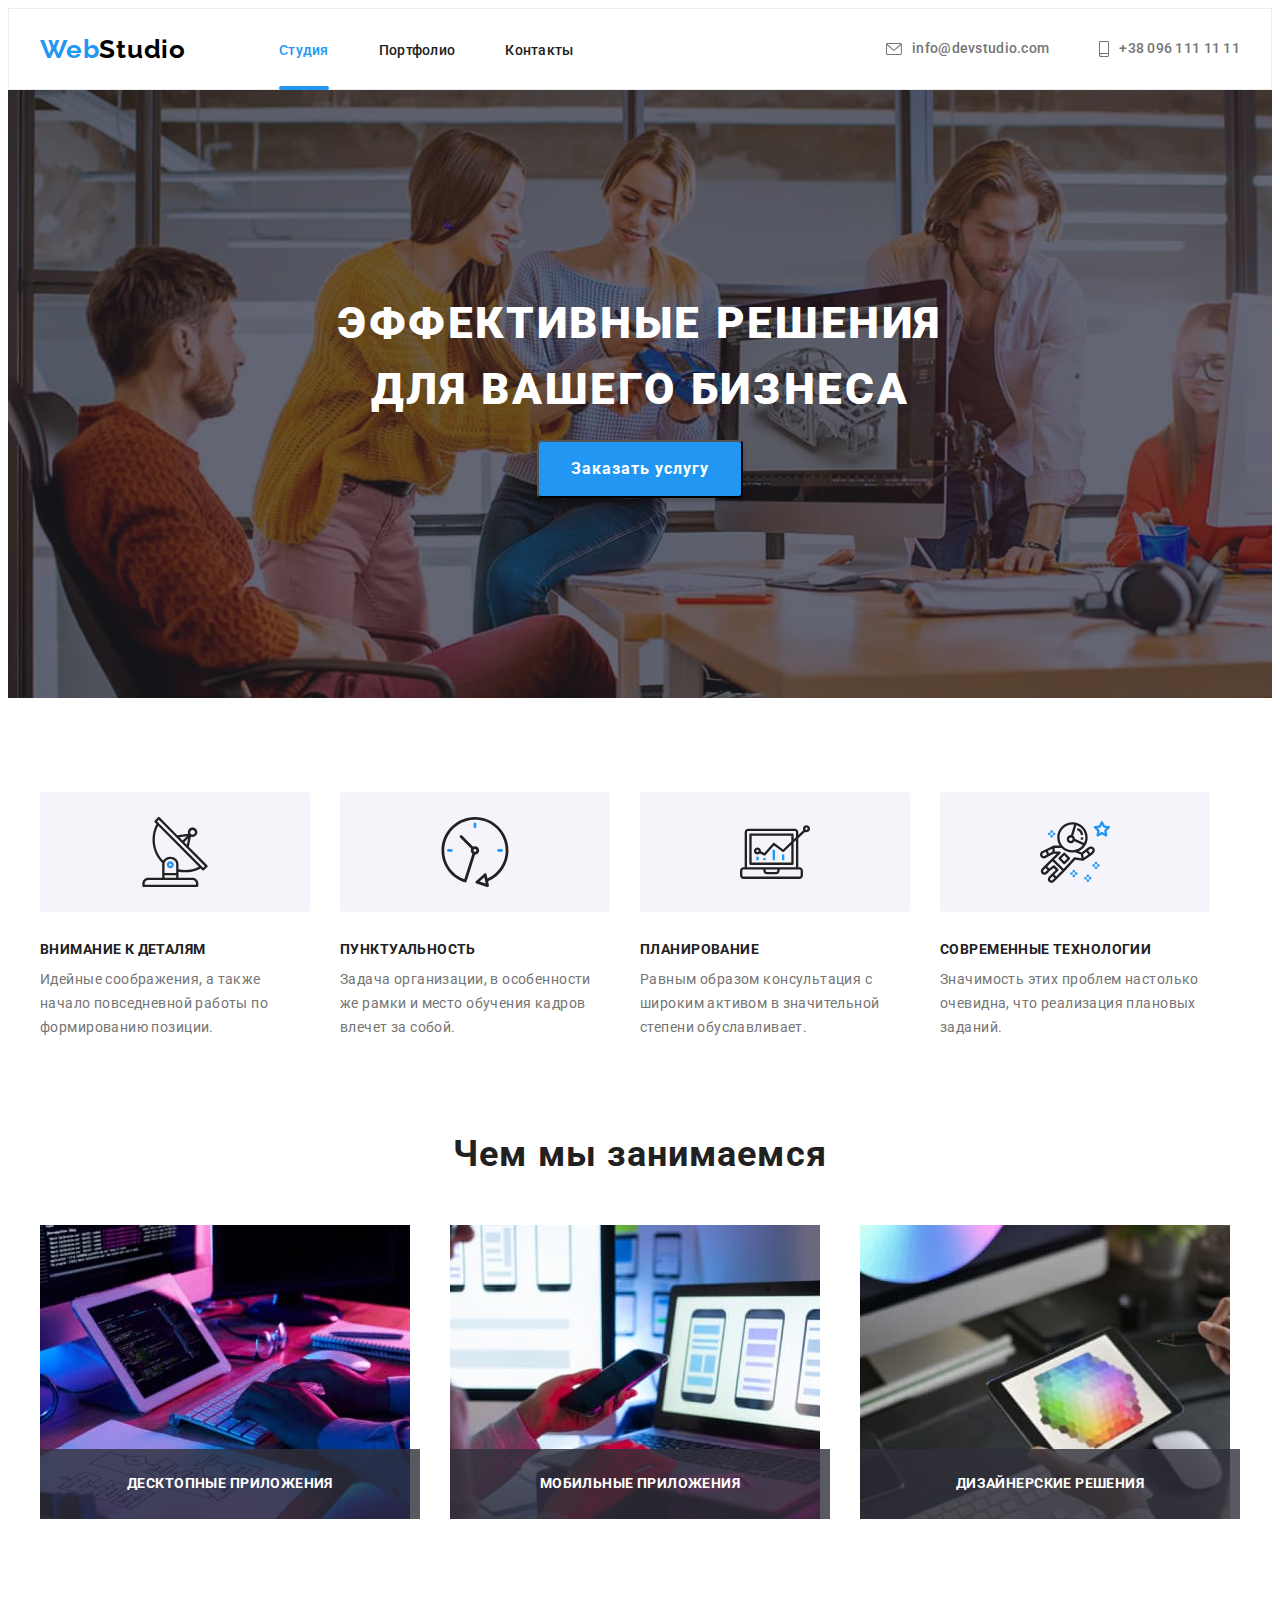
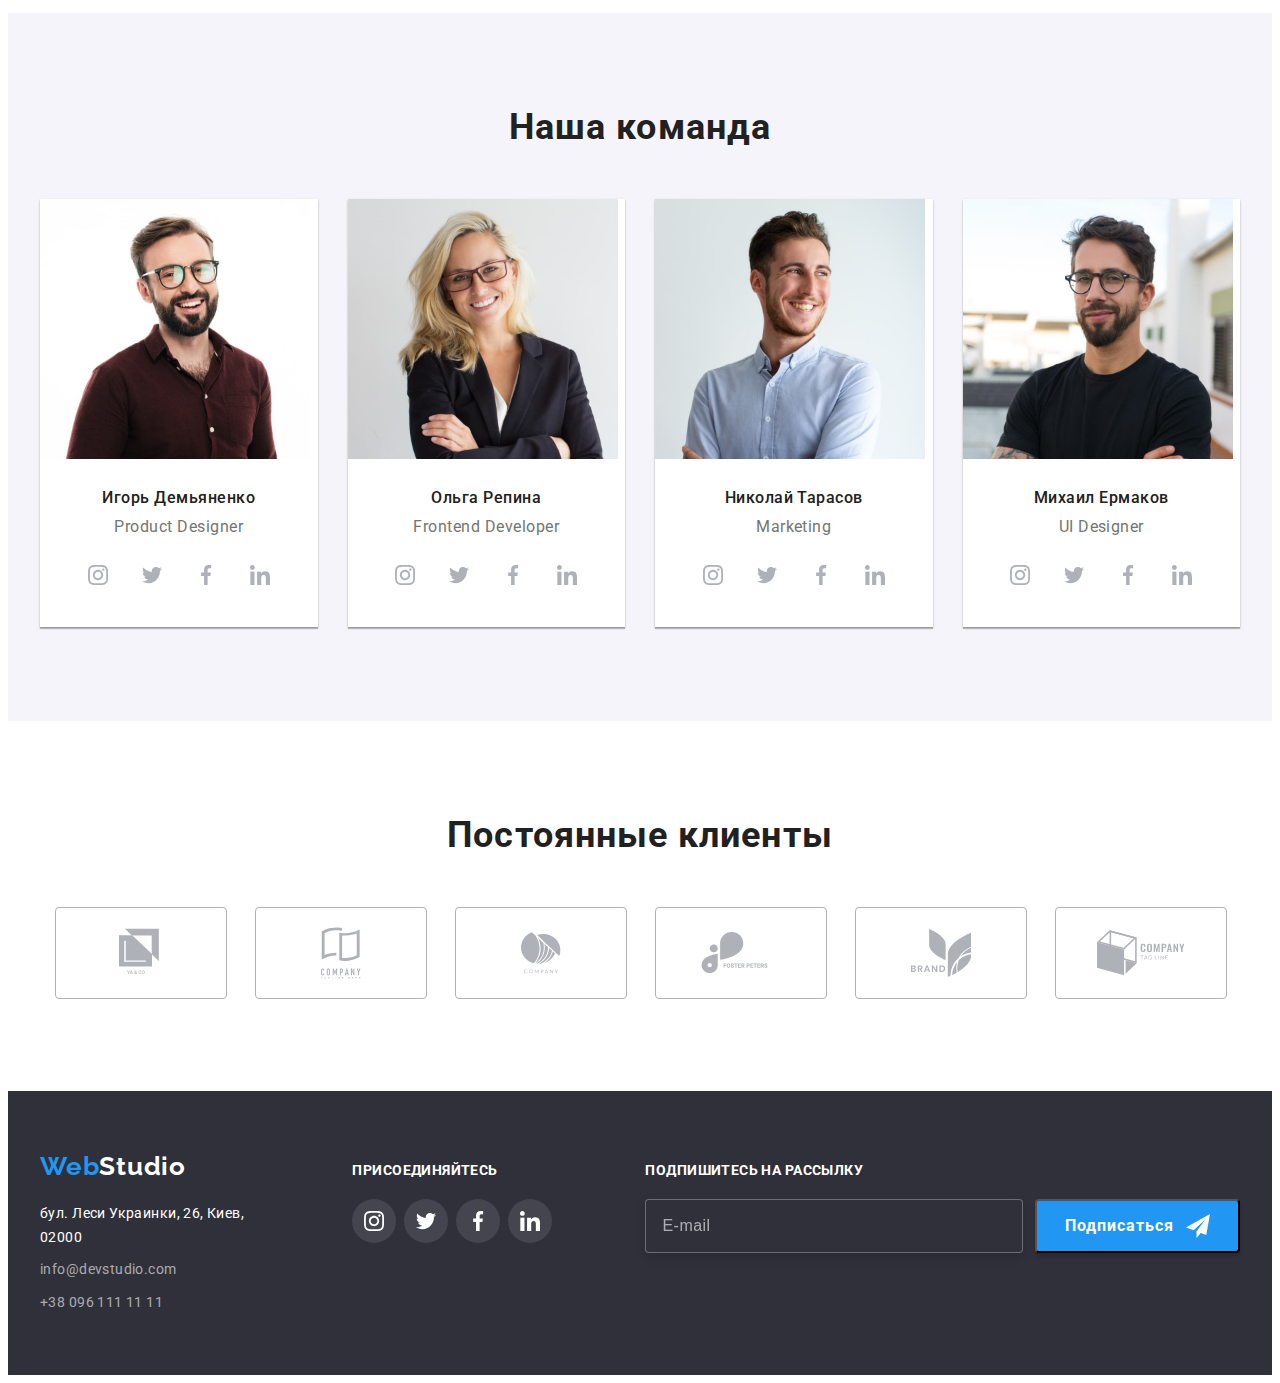
==== index.html @ b23b130c "start" ====
<!DOCTYPE html>
<html lang="ru">
<head>
    <meta charset="UTF-8">
    <meta http-equiv="X-UA-Compatible" content="IE=edge">
    <meta name="viewport" content="width=device-width, initial-scale=1.0">
    <title>WebStudio</title>
    <link rel="preconnect" href="https://fonts.gstatic.com">
    <link href="https://fonts.googleapis.com/css2?family=Raleway:wght@700&family=Roboto:wght@400;500;700;900&display=swap"
        rel="stylesheet">
    <link rel="stylesheet" href="https://cdnjs.cloudflare.com/ajax/libs/modern-normalize/1.0.0/modern-normalize.min.css"
        integrity="sha512-ISS7cAi1PEhQ8jnbJpJZMd29NlhNj4AWYyLOSp2CE/CsHxTCu+r+t0D2yoJudVrd0/8fTVPUVDzY5Tvli75u/g=="
        crossorigin="anonymous" />
    <link rel="stylesheet" href="https://cdnjs.cloudflare.com/ajax/libs/animate.css/4.1.1/animate.min.css" />
    <link rel="stylesheet" href="./css/styles.css">
</head>
<body>
    <!--header-->
    <header class="main-header">
        <div class="container">
            <nav class="navigation">
                <a class="link logo" href="index.html" lang="en">
                    Web<span lang="en" class="logo-black">Studio</span>
                </a>
                <ul class="list navigation-list">
                    <li class="navigation-list-item">
                        <a class="link navigation-link" href="index.html">
                            <span class="active">Студия</span> 
                        </a>
                    </li>
                    <li class="navigation-list-item">
                        <a class="link navigation-link" href="portfolio.html">
                            Портфолио
                        </a>
                    </li>
                    <li class="navigation-list-item">
                        <a class="link navigation-link" href="">
                            Контакты
                        </a>
                    </li>
                </ul>
            </nav>
            <ul class="list address-head-list">
                <li class="address-list-head-item">
                <a class="link contact-link tel-mail-link" href="mailto:info@devstudio.com">
                    <svg class="contact-icon" width="16" height="12">
                        <use href="./images/sprite.svg#mail"></use>
                    </svg>info@devstudio.com</a>
                </li>
                <li class="address-list-head-item">
                <a class="link contact-link tel-mail-link" href="tel:+380961111111">
                    <svg class="contact-icon" width="10" height="16">
                        <use href="./images/sprite.svg#smartphone"></use>
                    </svg>+38 096 111 11 11</a>
                </li>
            </ul>
        </div>
    </header>
    <main class="main-ind">
        <!--Hero section-->
        <section class="hero-section">
            <div class="container">
                <h1 class="hero-head">
                    Эффективные решения для вашего бизнеса
                </h1>
                <button class="modal-btn" type="button" data-modal-open>Заказать услугу</button>
            </div>
        </section>
        <!--about section-->
        <section class="about">
            <div class="container">
                <ul class="list benefits-list">
                    <li class="benefits-item"> 
                            <div class="about-icon">
                                <svg width="70px" height="70px">
                                    <use href="./images/sprite.svg#antenna"></use>
                                </svg>
                            </div>
                        <h3 class="title-benefit">Внимание к деталям</h3>
                        <p class="benefits-about">Идейные соображения, а также начало повседневной работы по формированию позиции.</p>
                    </li>
                    <li class="benefits-item">
                        <div class="about-icon">
                            <svg width="70px" height="70px">
                                <use href="./images/sprite.svg#clock"></use>
                            </svg>
                        </div>
                        <h3 class="title-benefit">Пунктуальность</h3>
                        <p class="benefits-about">Задача организации, в особенности же рамки и место обучения кадров влечет за собой.</p>
                    </li>
                    <li class="benefits-item">
                        <div class="about-icon">
                            <svg width="70px" height="70px">
                                <use href="./images/sprite.svg#diagram"></use>
                            </svg>
                        </div>
                        <h3 class="title-benefit">Планирование</h3>
                        <p class="benefits-about">Равным образом консультация с широким активом в значительной степени обуславливает.</p>
                    </li>
                    <li class="benefits-item">
                        <div class="about-icon">
                            <svg width="70px" height="70px">
                                <use href="./images/sprite.svg#astronaut"></use>
                            </svg>
                        </div>
                        <h3 class="title-benefit">Современные технологии</h3>
                        <p class="benefits-about">Значимость этих проблем настолько очевидна, что реализация плановых заданий.</p>
                    </li>
                </ul>
            </div>
        </section>
        <!--what we do section-->
        <section class="we-do-section">
            <div class="container">
                <h2 class="title">Чем мы занимаемся</h2>
                <ul class="list we-do-list">
                    <li class="we-do-list-item">
                        <img class="img-wht-we-do" src="./images/what-we-do/box-1.jpg" alt="програмист работает за компьютером" width="370" height="294">
                        <p class="what-we-do-overlay">Десктопные приложения</p>
                    </li>
                    <li class="we-do-list-item">
                        <img class="img-wht-we-do" src="./images/what-we-do/box-2.jpg" alt="веб дизайнер разрабатывает приложение для смартфона" width="370"
                            height="294">
                        <p class="what-we-do-overlay">Мобильные приложения</p>
                    </li>
                    <li class="we-do-list-item">
                        <img class="img-wht-we-do" src="./images/what-we-do/box-3.jpg" alt="креативный дизайнер с работающим планшетом для выбора цвета"
                            width="370" height="294">
                        <p class="what-we-do-overlay">Дизайнерские решения</p>
                    </li>
                </ul>
            </div>
        </section>
        <!--our team section-->
        <section class="our-team-section">
            <div class="container">
                <h2 class="title">Наша команда</h2>
                <ul class="list our-team-list">
                    <li class="our-team-list-item">
                        <img class="our-team-img" src="./images/our-team/igor.jpg" alt="мужчина в очках и с бородой в бордовой рубашке" width="270"
                            height="260">
                            <div class="our-team-card-format">
                                <h3 class="our-team-name">Игорь Демьяненко</h3>
                                <p class="our-team-duty" lang="en">Product Designer</p>
                                <ul class="social-list list">
                                <li class="social-list-item">
                                    <a href="" class="social-list-link">
                                        <svg class="social-list-icon" width="20px" height="20px">
                                            <use href="./images/sprite.svg#instagram"></use>
                                        </svg>
                                    </a>
                                </li>
                                <li class="social-list-item">
                                    <a href="" class="social-list-link">
                                        <svg class="social-list-icon" width="20px" height="20px">
                                            <use href="./images/sprite.svg#twitter"></use>
                                        </svg>
                                    </a>
                                </li>
                                <li class="social-list-item">
                                    <a href="" class="social-list-link">
                                        <svg class="social-list-icon" width="20px" height="20px">
                                            <use href="./images/sprite.svg#facebook"></use>
                                        </svg>
                                    </a>
                                </li>
                                <li class="social-list-item">
                                    <a href="" class="social-list-link">
                                        <svg class="social-list-icon" width="20px" height="20px">
                                            <use href="./images/sprite.svg#linkedin"></use>
                                        </svg>
                                    </a>
                                </li>
                            </ul>
                            </div>
                            </li>
                    <li class="our-team-list-item">
                        <img class="our-team-img" src="./images/our-team/Olga.jpg" alt="Блондинка в очках и деловом костюме" width="270" height="260">
                            <div class="our-team-card-format">
                                <h3 class="our-team-name">Ольга Репина</h3>
                                <p class="our-team-duty" lang="en">Frontend Developer</p>
                                                             <ul class="social-list list">
                                <li class="social-list-item">
                                    <a href="" class="social-list-link">
                                        <svg class="social-list-icon" width="20px" height="20px">
                                            <use href="./images/sprite.svg#instagram"></use>
                                        </svg>
                                    </a>
                                </li>
                                <li class="social-list-item">
                                    <a href="" class="social-list-link">
                                        <svg class="social-list-icon" width="20px" height="20px">
                                            <use href="./images/sprite.svg#twitter"></use>
                                        </svg>
                                    </a>
                                </li>
                                <li class="social-list-item">
                                    <a href="" class="social-list-link">
                                        <svg class="social-list-icon" width="20px" height="20px">
                                            <use href="./images/sprite.svg#facebook"></use>
                                        </svg>
                                    </a>
                                </li>
                                <li class="social-list-item">
                                    <a href="" class="social-list-link">
                                        <svg class="social-list-icon" width="20px" height="20px">
                                            <use href="./images/sprite.svg#linkedin"></use>
                                        </svg>
                                    </a>
                                </li>
                            </ul>
                            </div>
                    </li>
                    <li class="our-team-list-item">
                        <img class="our-team-img" src="./images/our-team/Nikolay.jpg" alt="мужчина в голубой рубашке и со щентиноу"
                            width="270" height="260">
                            <div class="our-team-card-format">
                                <h3 class="our-team-name">Николай Тарасов</h3>
                                <p class="our-team-duty" lang="en">Marketing</p>
                                                             <ul class="social-list list">
                                <li class="social-list-item">
                                    <a href="" class="social-list-link">
                                        <svg class="social-list-icon" width="20px" height="20px">
                                            <use href="./images/sprite.svg#instagram"></use>
                                        </svg>
                                    </a>
                                </li>
                                <li class="social-list-item">
                                    <a href="" class="social-list-link">
                                        <svg class="social-list-icon" width="20px" height="20px">
                                            <use href="./images/sprite.svg#twitter"></use>
                                        </svg>
                                    </a>
                                </li>
                                <li class="social-list-item">
                                    <a href="" class="social-list-link">
                                        <svg class="social-list-icon" width="20px" height="20px">
                                            <use href="./images/sprite.svg#facebook"></use>
                                        </svg>
                                    </a>
                                </li>
                                <li class="social-list-item">
                                    <a href="" class="social-list-link">
                                        <svg class="social-list-icon" width="20px" height="20px">
                                            <use href="./images/sprite.svg#linkedin"></use>
                                        </svg>
                                    </a>
                                </li>
                            </ul>
                            </div>
                    </li>
                    <li class="our-team-list-item">
                        <img class="our-team-img" src="./images/our-team/Michael.jpg" alt="мужчина в черной футболке с бородой и очками"
                            width="270" height="260">
                            <div class="our-team-card-format">
                                <h3 class="our-team-name">Михаил Ермаков</h3>
                                <p class="our-team-duty" lang="en">UI Designer</p>
                                <ul class="social-list list">
                                    <li class="social-list-item">
                                        <a href="" class="social-list-link">
                                            <svg class="social-list-icon" width="20px" height="20px">
                                                <use href="./images/sprite.svg#instagram"></use>
                                            </svg>
                                        </a>
                                    </li>
                                    <li class="social-list-item">
                                        <a href="" class="social-list-link">
                                            <svg class="social-list-icon" width="20px" height="20px">
                                                <use href="./images/sprite.svg#twitter"></use>
                                            </svg>
                                        </a>
                                    </li>
                                    <li class="social-list-item">
                                        <a href="" class="social-list-link">
                                            <svg class="social-list-icon" width="20px" height="20px">
                                                <use href="./images/sprite.svg#facebook"></use>
                                            </svg>
                                        </a>
                                    </li>
                                    <li class="social-list-item">
                                        <a href="" class="social-list-link">
                                            <svg class="social-list-icon" width="20px" height="20px">
                                                <use href="./images/sprite.svg#linkedin"></use>
                                            </svg>
                                        </a>
                                    </li>
                                 </ul>
                            </div>
                     </li>
                </ul>
            </div>
        </section>
        <!--customers-->
        <section class="customer-section">
            <div class="container">
                <h2 class="customer-title">Постоянные клиенты</h2>
                <ul class="customer-list list">
                    <li class="customer-list-item">
                        <a href="" class="customer-list-link">
                            <svg class="customer-list-icon" width="44" height="50">
                                <use href="./images/sprite.svg#company-1"></use>
                            </svg>
                        </a>
                    </li>
                    <li class="customer-list-item">
                        <a href="" class="customer-list-link">
                            <svg class="customer-list-icon" width="40" height="52">
                                <use href="./images/sprite.svg#company-2"></use>
                            </svg>
                        </a>
                    </li>
                    <li class="customer-list-item">
                        <a href="" class="customer-list-link">
                            <svg class="customer-list-icon" width="40" height="42">
                                <use href="./images/sprite.svg#company-3"></use>
                            </svg>
                        </a>
                    </li>
                    <li class="customer-list-item">
                        <a href="" class="customer-list-link">
                            <svg class="customer-list-icon" width="82" height="42">
                                <use href="./images/sprite.svg#company-4"></use>
                            </svg>
                        </a>
                    </li>
                    <li class="customer-list-item">
                        <a href="" class="customer-list-link">
                            <svg class="customer-list-icon" width="60" height="48">
                                <use href="./images/sprite.svg#company-5"></use>
                            </svg>
                        </a>
                    </li>
                    <li class="customer-list-item">
                        <a href="" class="customer-list-link">
                            <svg class="customer-list-icon" width="88" height="46">
                                <use href="./images/sprite.svg#company-6"></use>
                            </svg>
                        </a>
                    </li>
                </ul>
            </div>
        </section>
    </main>
    <!-- footer-->
    <footer class="footer">
        <div class="container">
            <div class="footer-container">
                <a class="link logo-footer" href="index.html" lang="en">Web<span lang="en" class="logo-white">Studio</span></a>
                <address class="address address-footer">
                    <ul class="list address-footer-link">
                        <li class="address-footer-link-item">
                            <a class="link footer-address" href="https://goo.gl/maps/hfsAwoGieSm13fya9" target="_blank"
                                rel="noopener noreferrer">бул. Леси Украинки, 26, Киев, 02000</a>
                        </li>
                        <li class="address-footer-link-item">
                            <a class="link footer-tel-mail-link" href="mailto:info@example.com" lang="en">info@devstudio.com</a>
                        </li>
                        <li class="address-footer-link-item">
                            <a class="link footer-tel-mail-link" href="tel:+380991111111">+38 096 111 11 11</a>
                        </li>
                    </ul>
                </address>
            </div>
            <div class="section-footer-social-icon">
                <p class="footer-social-title">Присоединяйтесь</p>
                <ul class="footer-social-icon list">
                    <li class="footer-social-icon-list">
                        <a href="" class="footer-social-link">
                            <svg class="f-social-icon" width="20x" height="20px">
                                <use href="./images/sprite.svg#instagram"></use>
                            </svg>
                        </a>
                    </li>
                    <li class="footer-social-icon-list">
                        <a href="" class="footer-social-link">
                            <svg class="footer-social-list-icon" width="20x" height="20px">
                                <use href="./images/sprite.svg#twitter"></use>
                            </svg>
                        </a>
                    </li>
                    <li class="footer-social-icon-list">
                        <a href="" class="footer-social-link">
                            <svg class="f-social-icon" width="20x" height="20px">
                                <use href="./images/sprite.svg#facebook"></use>
                            </svg>
                        </a>
                    </li>
                    <li class="footer-social-icon-list">
                        <a href="" class="footer-social-link">
                            <svg class="f-social-icon" width="20x" height="20px">
                                <use href="./images/sprite.svg#linkedin"></use>
                            </svg>
                        </a>
                    </li>
                </ul>
            </div>
            <div>
                <div class="subscribe-footer-form">
                    <p class="footer-form-title">подпишитесь на рассылку</p>
                    <form class="footer-form">
                        <input class="footer-form-email" name="email" type="email" placeholder="E-mail" required autocomplete="off">
                        <button class="footer-form-btn" type="submit">
                            Подписаться
                            <svg class="footer-form-btn-icon" width="24" height="24">
                                <use href="./images/sprite.svg#send-form"></use>
                            </svg>
                        </button>
                    </form>
                </div>
            </div>
        </div>
    </footer>
        <div class="backdrop is-hidden" data-modal>
            <div class="modal">
                <button type="button" class="modal-close-btn" data-modal-close>
                    <svg class="modal-close-icon" width="18px" height="18px">
                        <use href="./images/sprite.svg#btn-close"></use>
                    </svg>
                </button>
                <form class="modal-form" action="#" autocomplete="off">
                    <p class="modal-form-title">Оставьте свои данные, мы вам перезвоним</p>
                    <label class="modal-form-item">
                        Имя
                        <span class="modal-form-wrapper">
                            <input class="modal-form-input" name="user-name" type="text" required minlength="2">
                            <svg class="modal-form-icon" width="18" height="18">
                                <use href="./images/sprite.svg#human-form"></use>
                            </svg>
                        </span>
                    </label>
                    <label class="modal-form-item">
                        Телефон
                        <span class="modal-form-wrapper">
                            <input class="modal-form-input" name="user-phone" type="tel" required
                                pattern="[0-9]{3}-[0-9]{3}-[0-9]{2}-[0-9]{2}" title="099-111-11-11">
                            <svg class="modal-form-icon" width="18" height="18">
                                <use href="./images/sprite.svg#tel-form"></use>
                            </svg>
                        </span>
                    </label>
                    <label class="modal-form-item">
                        Почта
                        <span class="modal-form-wrapper">
                            <input class="modal-form-input" name="user-email" type="email" required>
                            <svg class="modal-form-icon" width="18" height="18">
                                <use href="./images/sprite.svg#mail-form"></use>
                            </svg>
                        </span>
                    </label>
                    <label class="modal-form-comment">
                        Комментарий
                        <textarea class="modal-form-message" name="user-message" placeholder="Введите текст"></textarea>
                    </label>
                    <input id="user-term" class="modal-form-term visually-hidden" name="user-term" type="checkbox" required>
                    <label for="user-term" class="modal-form-check-desc">Соглашаюсь с рассылкой и принимаю&nbsp;<a href="">Условия
                            договора</a></label>
                    <button class="modal-form-btn" type="submit">Отправить</button>
                </form>
            </div>
        </div>
        
        <script src="./js/modal.js"></script>
</body>
</html>
---- css/styles.css ----
/*====================HTML=========================*/
:root {
  --main-font: "Roboto", sans-serif;
  --secondary-font: "Raleway", sans-serif;
  --accent-color: #2196f3;
  --secondary-color: #757575;
  --background-btn-color: #f5f4fa;
  --header-background-color: #ffffff;
  --footer-background-color: #2f303a;
  --black-color: #000000;
  --main-color: #212121;
  --footer-mail-tel: rgba(255, 255, 255, 0.6);
  --border-color: #ececec;
  --pj-border-color: #eeeeee;
  --social-color: #afb1b8;
  --overlay-color: rgba(33, 150, 243, 0.9);
}
body {
  font-family: var(--main-font);
}
.active {
  color: var(--accent-color);
}
.link {
  text-decoration: none;
}
.list {
  list-style: none;
}
h1,
h2,
h3,
h4,
h5,
h6,
p,
ul,
ol {
  margin: 0px;
  padding: 0px;
}
.container {
  width: 1200px;
  margin: 0 auto;
  padding-left: 15px;
  padding-right: 15px;
}
.logo-black {
  color: var(--black-color);
}
.logo-white {
  color: var(--header-background-color);
}
.active {
  color: var(--accent-color);
}

.active::after {
  content: "";
  display: block;
  width: 100%;
  height: 4px;
  background: var(--accent-color);
  border-radius: 2px;
  position: absolute;
  left: 0;
  bottom: 0;
  opacity: 1;
}
/*====================end HTML=========================*/
/*====================HEADER===========================*/
.main-header {
  background-color: var(--header-background-color);
  border: 1px solid var(--border-color);
}
.main-header .container {
  display: flex;
  align-items: center;
}
.navigation {
  display: flex;
  align-items: center;
}
.navigation-list {
  display: flex;
  align-items: center;
}
.navigation-list-item:not(:last-child) {
  margin-right: 50px;
  position: relative;
}
.navigation-link {
  position: relative;
  font-weight: 500;
  font-size: 14px;
  line-height: 1.14;
  letter-spacing: 0.02em;
  color: var(--main-color);
  padding-top: 32px;
  padding-bottom: 32px;
  transition-property: color;
  transition-duration: 250ms;
  transition-timing-function: cubic-bezier(0.4, 0, 0.2, 1);
}
.navigation-link:hover,
.navigation-link:focus {
  color: var(--accent-color);
  transition-duration: 250ms;
  transition-timing-function: cubic-bezier(0.4, 0, 0.2, 1);
}
.navigation-link::after {
  content: "";
  display: block;
  width: 100%;
  height: 4px;
  background-color: var(--accent-color);
  border-radius: 4px;
  position: absolute;
  left: 0;
  bottom: 0;
  opacity: 0;
  transition-property: color, opacity;
  transition-duration: 250ms;
  transition-timing-function: cubic-bezier(0.4, 0, 0.2, 1);
}

.navigation-link:hover::after,
.navigation-link:focus::after {
  opacity: 1;
  background-color: var(--accent-color);
}

.tel-mail-link {
  display: flex;
  position: relative;
  font-weight: 500;
  font-size: 14px;
  line-height: 1.14;
  letter-spacing: 0.02em;
  color: var(--secondary-color);
  padding-top: 32px;
  padding-bottom: 32px;
  align-items: center;
  transition-property: color;
  transition-duration: 250ms;
  transition-timing-function: cubic-bezier(0.4, 0, 0.2, 1);
}
.contact-link:hover,
.contact-link:focus {
  color: var(--accent-color);
}
.contact-link:hover svg,
.contact-link:focus svg {
  fill: var(--accent-color);
}
.contact-link::after {
  content: "";
  display: block;
  width: 100%;
  height: 4px;
  background: var(--accent-color);
  border-radius: 2px;
  position: absolute;
  left: 0;
  bottom: 0;
  opacity: 0;
  bottom: -1px;
  transition-property: color, opacity;
  transition-duration: 250ms;
  transition-timing-function: cubic-bezier(0.4, 0, 0.2, 1);
}

.contact-link:hover::after,
.contact-link:focus::after {
  display: block;
  background: var(--accent-color);
  opacity: 1;
}
.address-head-list {
  display: flex;
  align-items: center;
  margin-left: auto;
}
.address-list-head-item {
  margin: 0;
  padding: 0;
}
.address-list-head-item:not(:last-child) {
  margin-right: 50px;
}
.logo {
  font-family: var(--secondary-font);
  font-weight: 700;
  font-size: 26px;
  line-height: 1.19;
  letter-spacing: 0.03em;
  color: var(--accent-color);
  margin-right: 93px;
  animation-name: backInLeft;
  animation-duration: 1000ms;
  animation-timing-function: linear;
  animation-iteration-count: 1;
}
.contact-icon {
  fill: var(--secondary-color);
  margin-right: 10px;
  transition-property: fill;
  transition-duration: 250ms;
  transition-timing-function: cubic-bezier(0.4, 0, 0.2, 1);
}

/*====================end HEADER===========================*/
/*====================HERO SECTION===========================*/
.hero-section {
  text-align: center;
  margin: 0 auto;
  background-color: var(--footer-background-color);
  background-image: linear-gradient(
      rgba(47, 48, 58, 0.4),
      rgba(47, 48, 58, 0.4)
    ),
    url(../images/backgroundImg.jpg);
  background-repeat: no-repeat;
  background-size: cover;
  padding-top: 0px;
  padding-bottom: 0px;
  max-width: 1600px;
}
.hero-section .container {
  padding-top: 200px;
  padding-bottom: 200px;
}
.hero-head {
  font-weight: 900;
  font-size: 44px;
  line-height: 1.5;
  letter-spacing: 0.06em;
  text-transform: uppercase;
  color: var(--header-background-color);
  width: 696px;
  height: 120px;
  margin: 0 auto;
  margin-bottom: 30px;
}
.modal-btn {
  font-family: var(--main-font);
  display: inline-block;
  min-width: 200px;
  padding: 12px 32px;
  background: var(--accent-color);
  box-shadow: 0px 4px 4px rgba(0, 0, 0, 0.15);
  border-radius: 4px;
  font-weight: 700;
  font-size: 16px;
  line-height: 1.87;
  letter-spacing: 0.06em;
  cursor: pointer;
  color: var(--header-background-color);
  background-color: var(--accent-color);
}
/*====================end HERO SECTION===========================*/
/*====================ABOUT SECTION===========================*/
.about {
  padding-bottom: 47px;
  padding-top: 94px;
}
.benefits-item {
  width: 270px;
  margin-left: 30px;
}
.benefits-list {
  margin-left: -30px;
}
.title-benefit {
  font-weight: 700;
  font-size: 14px;
  line-height: 1.14;
  letter-spacing: 0.03em;
  text-transform: uppercase;
  color: var(--main-color);
  margin-bottom: 10px;
}
.benefits-about {
  font-weight: normal;
  font-size: 14px;
  line-height: 1.71;
  letter-spacing: 0.03em;
  color: var(--secondary-color);
  width: 270px;
}
.about .container .list {
  display: flex;
  align-items: center;
}
.about-icon {
  display: flex;
  align-items: center;
  justify-content: center;
  width: 270px;
  height: 120px;
  background: #f5f4fa;
  border-radius: 4px;
  margin-bottom: 30px;
}
/*====================end ABOUT SECTION===========================*/
/*====================WHAT WE DO SECTION===========================*/
.img-wht-we-do {
  display: block;
}
.we-do-section {
  padding-top: 47px;
  padding-bottom: 94px;
}
.title {
  font-weight: 700;
  font-size: 36px;
  line-height: 1.16;
  text-align: center;
  letter-spacing: 0.03em;
  color: var(--main-color);
  margin-bottom: 50px;
}
.we-do-list {
  display: flex;
  align-items: center;
  margin-left: -30px;
  margin-top: -30px;
}
.we-do-list-item {
  position: relative;
  flex-basis: calc(100% / 3 - 30px);
  margin-left: 30px;
  margin-top: 30px;
}
.what-we-do-overlay {
  font-family: var(--main-font);
  font-weight: 700;
  font-size: 14px;
  line-height: 1.14;
  text-align: center;
  letter-spacing: 0.03em;
  text-transform: uppercase;
  color: var(--header-background-color);
  background-color: rgba(47, 48, 58, 0.8);
  padding-top: 27px;
  padding-bottom: 27px;
  position: absolute;
  width: 100%;
  bottom: 0;
  left: 0;
}
/*====================end WHAT WE DO SECTION===========================*/
/*====================OUR TEAM SECTION===========================*/
.our-team-img {
  display: block;
}
.our-team-section {
  background-color: var(--background-btn-color);
  padding-top: 94px;
  padding-bottom: 94px;
}
.our-team-name {
  font-weight: 500;
  font-size: 16px;
  line-height: 1.18;
  text-align: center;
  letter-spacing: 0.03em;
  color: var(--main-color);
  margin-bottom: 10px;
}
.our-team-list {
  display: flex;
  align-items: center;
  margin-top: -30px;
  margin-left: -30px;
}
.our-team-list-item {
  flex-basis: calc(100% / 4 - -30px);
  margin-top: 30px;
  margin-left: 30px;
  background-color: var(--header-background-color);
  box-shadow: 0px 1px 3px rgba(0, 0, 0, 0.12), 0px 1px 1px rgba(0, 0, 0, 0.14),
    0px 2px 1px rgba(0, 0, 0, 0.2);
}
.our-team-card-format {
  padding: 30px 32px;
}
.our-team-duty {
  font-weight: 400;
  font-size: 16px;
  line-height: 1.18;
  text-align: center;
  letter-spacing: 0.03em;
  color: var(--secondary-color);
  margin-bottom: 16px;
}
.social-list {
  display: flex;
  align-items: center;
  justify-content: center;
}

.social-list-item:not(:last-child) {
  margin-right: 10px;
}

.social-list-link {
  display: flex;
  align-items: center;
  justify-content: center;
  width: 44px;
  height: 44px;
  border-radius: 50%;
  fill: var(--social-color);
  transition-property: fill, background-color;
  transition-duration: 250ms;
  transition-timing-function: cubic-bezier(0.4, 0, 0.2, 1);
}

.social-list-link:hover,
.social-list-link:focus {
  fill: var(--header-background-color);
  background-color: var(--accent-color);
}

/*====================end OUR TEAM SECTION===========================*/
/*====================CUSTOMERS===========================*/
.customer-section {
  padding-top: 94px;
  padding-bottom: 94px;
}

.customer-list {
  display: flex;
  align-items: center;
  justify-content: center;
  margin: 0 auto;
}

.customer-list-item {
  width: 170px;
  height: 90px;
}

.customer-list-item:not(:last-child) {
  margin-right: 30px;
}

.customer-list-link {
  display: flex;
  align-items: center;
  justify-content: center;
  cursor: pointer;
  width: 100%;
  height: 100%;
  fill: var(--social-color);
  border: solid 1px var(--social-color);
  border-radius: 4px;
  transition-property: fill, background-color;
  transition-duration: 250ms;
  transition-timing-function: cubic-bezier(0.4, 0, 0.2, 1);
}

.customer-list-link:hover,
.customer-list-link:focus {
  fill: var(--accent-color);
  border-color: var(--accent-color);
  border-radius: 4px;
  transition-property: fill, border-color;
  transition-duration: 250ms;
  transition-timing-function: cubic-bezier(0.4, 0, 0.2, 1);
}

.customer-title {
  font-weight: 700;
  font-size: 36px;
  line-height: 1.16;
  text-align: center;
  letter-spacing: 0.03em;
  color: var(--main-color);
  margin-bottom: 50px;
}
/*====================end CUSTOMERS===========================*/
/*====================PORTFOLIO===========================*/
.pf-img {
  display: block;
}
.portfolio-btn {
  font-family: var(--main-font);
  font-weight: 500;
  font-size: 16px;
  line-height: 1.62;
  text-align: center;
  letter-spacing: 0.03em;
  color: var(--main-color);
  cursor: pointer;
  background-color: var(--background-btn-color);
  border: none;
  padding: 6px 22px;
  border-radius: 4px;
  transition-property: color, background-color, box-shadow;
  transition-duration: 250ms;
  transition-timing-function: cubic-bezier(0.4, 0, 0.2, 1);
}
.portfolio-btn-container {
  display: flex;
  align-items: center;
  justify-content: center;
  margin-bottom: 50px;
}
.portfolio-btn-list:not(:last-child) {
  margin-right: 8px;
}
.pf-section {
  padding-top: 100px;
  padding-bottom: 94px;
  margin: 0 auto;
}
.visually-hidden {
  position: absolute !important;
  clip: rect(1px 1px 1px 1px); /* IE6, IE7 */
  clip: rect(1px, 1px, 1px, 1px);
  padding: 0 !important;
  border: 0 !important;
  height: 1px !important;
  width: 1px !important;
  overflow: hidden;
}
.pf-project-container {
  display: flex;
  flex-wrap: wrap;
  margin-left: -30px;
  margin-top: -30px;
}
.pf-pj-list {
  flex-basis: calc(100% / 3 - 30px);
  width: 370px;
  margin-left: 30px;
  margin-top: 30px;
  box-shadow: 0px 0px 0px rgba(0, 0, 0, 0.12), 0px 0px 0px rgba(0, 0, 0, 0.06),
    0px 0px 0px rgba(0, 0, 0, 0.16);
  transition-property: box-shadow;
  transition-duration: 250ms;
  transition-timing-function: cubic-bezier(0.4, 0, 0.2, 1);
}
.pf-pj-list:hover,
.pf-pj-list:focus {
  cursor: pointer;
  box-shadow: 0px 1px 1px rgba(0, 0, 0, 0.12), 0px 4px 4px rgba(0, 0, 0, 0.06),
    1px 4px 6px rgba(0, 0, 0, 0.16);
  transition-property: box-shadow;
  transition-duration: 250ms;
  transition-timing-function: cubic-bezier(0.4, 0, 0.2, 1);
}
.pf-project-format {
  padding: 20px 24px;
  border: 1px solid var(--pj-border-color);
}
.portfolio-btn:hover,
.portfolio-btn:focus {
  color: var(--header-background-color);
  background-color: var(--accent-color);
  box-shadow: 0px 3px 1px rgba(0, 0, 0, 0.1), 0px 1px 2px rgba(0, 0, 0, 0.08),
    0px 2px 2px rgba(0, 0, 0, 0.12);
}

.pf-project-title {
  width: 322px;
  height: 36px;
  font-weight: 700;
  font-size: 18px;
  line-height: 2;
  letter-spacing: 0.06em;
  color: var(--main-color);
  margin-bottom: 4px;
}

.pf-projects {
  font-weight: 400;
  font-size: 16px;
  line-height: 1.87;
  letter-spacing: 0.03em;
  color: var(--secondary-color);
  width: 322px;
  height: 30px;
}
.pj-content-wrapper {
  position: relative;
  overflow: hidden;
}
.pf-pj-link:hover .overlay,
.pf-pj-link:focus .overlay {
  transform: translateY(0%);
  transition-property: box-shadow;
  transition-duration: 250ms;
  transition-timing-function: cubic-bezier(0.4, 0, 0.2, 1);
}
.pf-pj-link:hover,
.pf-pj-link:focus {
  box-shadow: 0px 1px 1px rgba(0, 0, 0, 0.12), 0px 4px 4px rgba(0, 0, 0, 0.06),
    1px 4px 6px rgba(0, 0, 0, 0.16);
}
.pf-pj-link {
  text-decoration: none;
}
.overlay {
  font-family: var(--main-font);
  font-weight: 400;
  line-height: 28px;
  font-size: 18px;
  letter-spacing: 0.03em;
  position: absolute;
  top: 0;
  left: 0;
  background-color: var(--overlay-color);
  color: var(--header-background-color);
  height: 100%;
  overflow: auto;
  padding-left: 24px;
  padding-right: 24px;
  padding-top: 63px;
  padding-bottom: 63px;
  transform: translateY(100%);
  transition: transform 250ms cubic-bezier(0.4, 0, 0.2, 1);
}
/*====================end PORTFOLIO===========================*/
/*====================FOOTER===========================*/
.footer {
  display: flex;
  align-items: center;
  justify-content: center;
  background-color: var(--footer-background-color);
  padding-top: 60px;
  padding-bottom: 60px;
}
.footer-container {
  margin-right: 70px;
}
.address {
  font-style: normal;
  margin-top: 20px;
}
.address-footer-link {
  display: flex;
  flex-direction: column;
  justify-content: flex-start;
  align-items: flex-start;
}
.footer-address {
  font-weight: normal;
  font-size: 14px;
  line-height: 1.71;
  letter-spacing: 0.03em;
  color: var(--header-background-color);
}
.footer .container {
  display: flex;
  align-items: baseline;
}
.section-footer-social-icon {
  width: 206px;
  height: 80px;
  margin: 0;
  padding: 0;
  box-sizing: content-box;
  margin-right: 93px;
}
.footer-social-icon {
  display: flex;
  align-items: center;
  justify-content: space-between;
}
.footer-social-title {
  font-family: var(--main-font);
  font-weight: 700;
  font-size: 14px;
  line-height: 1.14;
  letter-spacing: 0.03em;
  text-transform: uppercase;
  color: var(--header-background-color);
  margin-bottom: 20px;
}
.footer-social-link-icon:not(:last-child) {
  margin-right: 10px;
}
.address-footer-link-item:not(:last-child) {
  margin-bottom: 9px;
}
.footer-social-link:hover,
.footer-social-link:focus {
  fill: var(--header-background-color);
  background-color: var(--accent-color);
}
.footer-social-link {
  display: flex;
  align-items: center;
  justify-content: center;
  width: 44px;
  height: 44px;
  border-radius: 50%;
  fill: var(--header-background-color);
  background-color: rgba(255, 255, 255, 0.1);
  transition-property: background-color;
  transition-duration: 250ms;
  transition-timing-function: cubic-bezier(0.4, 0, 0.2, 1);
}

.logo-footer {
  font-family: var(--secondary-font);
  font-style: normal;
  font-weight: 700;
  font-size: 26px;
  line-height: 1.19;
  letter-spacing: 0.03em;
  color: var(--accent-color);
}
.footer-tel-mail-link {
  font-weight: normal;
  font-size: 14px;
  line-height: 1.71;
  letter-spacing: 0.03em;
  color: var(--footer-mail-tel);
}
/*====================end FOOTER===========================*/
/*====================FOOTER FORM===========================*/
.footer-form-title {
  font-family: var(--main-font);
  font-weight: 700;
  font-size: 14px;
  line-height: 1.14;
  letter-spacing: 0.03em;
  text-transform: uppercase;
  color: var(--header-background-color);
  margin-bottom: 20px;
}
.footer-form {
  display: flex;
}
.footer-form-email {
  width: 358px;
  height: 50px;
  padding-left: 16px;
  margin-right: 12px;
  font-size: 16px;
  line-height: 1.25;
  letter-spacing: 0.03em;
  color: rgba(255, 255, 255, 0.8);
  background-color: var(--footer-background-color);
  border: 1px solid rgba(255, 255, 255, 0.3);
  filter: drop-shadow(0px 4px 4px rgba(0, 0, 0, 0.15));
  border-radius: 4px;
}
.footer-form-email::placeholder {
  color: rgba(255, 255, 255, 0.6);
}
.footer-form-btn {
  display: flex;
  justify-content: center;
  align-items: center;

  min-width: 200px;
  padding: 10px 28px;
  box-shadow: 0px 4px 4px rgba(0, 0, 0, 0.15);
  border-radius: 4px;
  cursor: pointer;
  color: var(--header-background-color);
  background-color: var(--accent-color);

  font-family: var(--main-font);
  font-weight: 700;
  font-size: 16px;
  line-height: 1.87;
  letter-spacing: 0.06em;
}
.footer-form-btn-icon {
  margin-left: 12px;
  fill: var(--header-background-color);
}
/*====================end FOOTER FORM===========================*/
/*====================MAIN FORM===========================*/
.backdrop {
  position: fixed;
  top: 0;
  left: 0;
  width: 100vw;
  height: 100vh;
  background-color: rgba(0, 0, 0, 0.5);
  transition: opacity, visibility, pointer-events;
  transition-duration: 250ms;
  transition-timing-function: cubic-bezier(0.4, 0, 0.2, 1);
}
.modal {
  position: absolute;
  top: 50%;
  left: 50%;
  transform: translate(-50%, -50%);
  width: 528px;
  height: 580px;
  padding: 40px;
  background-color: var(--header-background-color);
  box-shadow: 0px 1px 3px rgba(0, 0, 0, 0.12), 0px 1px 1px rgba(0, 0, 0, 0.14),
    0px 2px 1px rgba(0, 0, 0, 0.2);
  border-radius: 4px;
}
.modal-close-btn {
  display: flex;
  justify-content: center;
  align-items: center;
  position: absolute;
  top: 8px;
  right: 8px;
  width: 30px;
  height: 30px;
  padding: 6px;
  background-color: var(--header-background-color);
  background: transparent;
  border: 1px solid rgba(0, 0, 0, 0.1);
  border-radius: 50%;
  cursor: pointer;
  transition: fill 250ms cubic-bezier(0.4, 0, 0.2, 1);
}
.modal-close-btn:hover,
.modal-close-btn:focus {
  fill: var(--accent-color);
}
.is-hidden {
  opacity: 0;
  visibility: hidden;
  pointer-events: none;
}

.modal-form {
  display: flex;
  flex-direction: column;
}
.modal-form-title {
  margin-bottom: 12px;
  font-weight: 700;
  font-size: 20px;
  line-height: 1.15;
  text-align: center;
  letter-spacing: 0.03em;
  color: var(--main-color);
}
.modal-form-wrapper {
  display: block;
  position: relative;
  margin-top: 4px;
}
.modal-form-item {
  margin-bottom: 10px;
  font-weight: 400;
  font-size: 12px;
  line-height: 1.16;
  letter-spacing: 0.01em;
  color: var(--secondary-color);
}
.modal-form-input {
  width: 100%;
  height: 40px;
  padding-left: 42px;
  border: 1px solid rgba(33, 33, 33, 0.2);
  border-radius: 4px;
  transition-property: border-color;
  transition-duration: 250ms;
  transition-timing-function: cubic-bezier(0.4, 0, 0.2, 1);
}
.modal-form-input:focus {
  outline: none;
  border-color: var(--accent-color);
}
.modal-form-icon {
  position: absolute;
  top: 50%;
  left: 12px;
  transform: translateY(-50%);
  transition-property: fill;
  transition-duration: 250ms;
  transition-timing-function: cubic-bezier(0.4, 0, 0.2, 1);
}
.modal-form-input:focus + .modal-form-icon {
  fill: var(--accent-color);
}
.modal-form-comment {
  margin-bottom: 20px;
  font-weight: 400;
  font-size: 12px;
  line-height: 14px;
  letter-spacing: 0.01em;
  color: var(--secondary-color);
}
.modal-form-message {
  width: 100%;
  height: 120px;
  padding: 12px 16px;
  margin-top: 4px;
  resize: none;
  font-weight: 400;
  font-size: 14px;
  line-height: 1.14;
  letter-spacing: 0.01em;
  border: 1px solid rgba(33, 33, 33, 0.2);
  border-radius: 4px;
  transition-property: border-color;
  transition-duration: 250ms;
  transition-timing-function: cubic-bezier(0.4, 0, 0.2, 1);
}
.modal-form-message:focus {
  outline: none;
  border-color: var(--accent-color);
}
.modal-form-message::placeholder {
  color: rgba(117, 117, 117, 0.5);
}
.modal-form-check-desc {
  display: flex;
  align-items: center;
  margin-bottom: 30px;
  font-weight: 400;
  font-size: 14px;
  line-height: 1.71;
  letter-spacing: 0.03em;
  color: var(--secondary-color);
}
.modal-form-check-desc::before {
  content: "";
  display: block;
  width: 16px;
  height: 16px;
  margin-right: 8px;
  border: 1px solid var(--main-color);
  cursor: pointer;
}
.modal-form-term:checked + .modal-form-check-desc::before {
  background-image: url(../images/mark.svg);
  background-position: center;
  background-size: cover;
  overflow: hidden;
  border: none;
}

.modal-form-term:focus + .modal-form-check-desc::before {
  outline: 1px solid var(--secondary-color);
}

.modal-form-btn {
  align-self: center;
  width: 200px;
  height: 50px;

  font-weight: 700;
  font-size: 16px;
  line-height: 1.87;
  letter-spacing: 0.06em;

  cursor: pointer;
  color: var(--header-background-color);
  background-color: var(--accent-color);
  box-shadow: 0px 4px 4px rgba(0, 0, 0, 0.15);
  border-radius: 4px;
  border: none;
}

.modal-form-btn:hover,
.modal-form-btn:focus {
  background: #188ce8;
  box-shadow: 0px 4px 4px rgba(0, 0, 0, 0.15);
  border-radius: 4px;
}
/*====================end MAIN FORM===========================*/
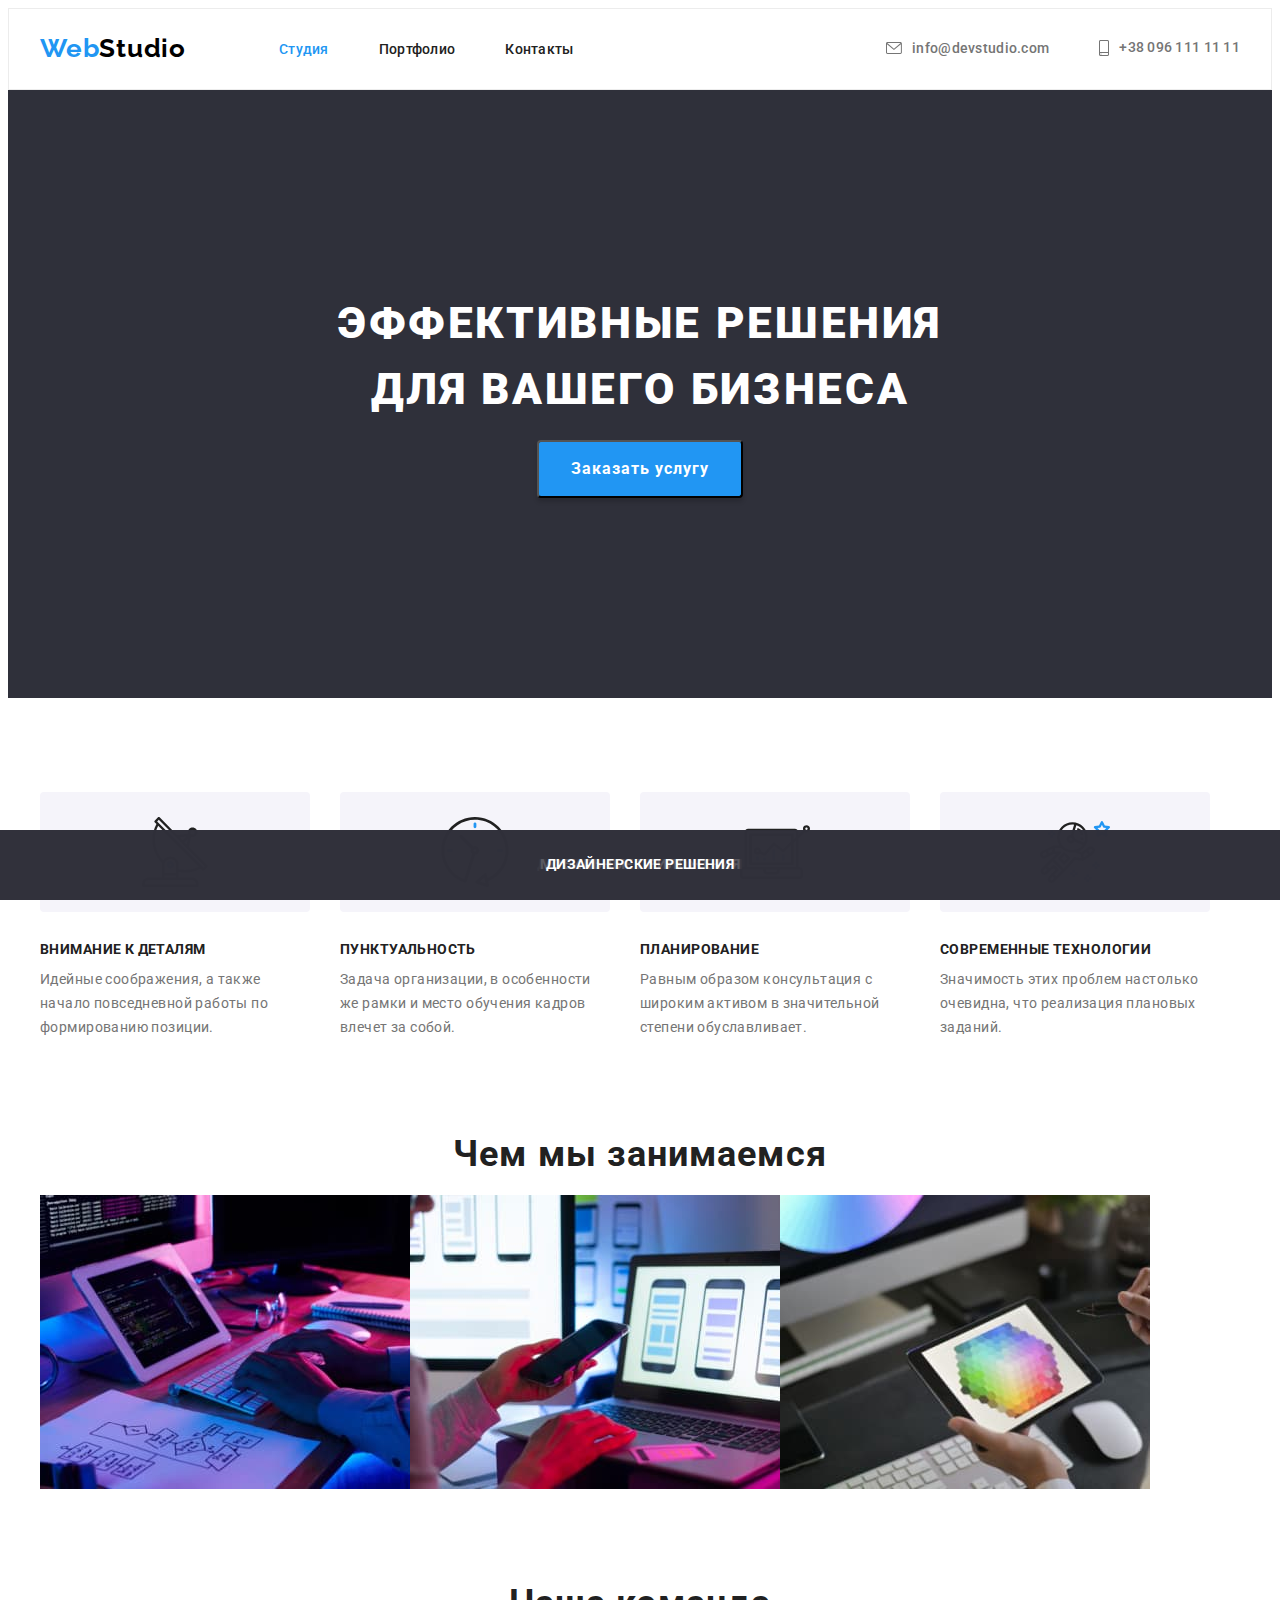
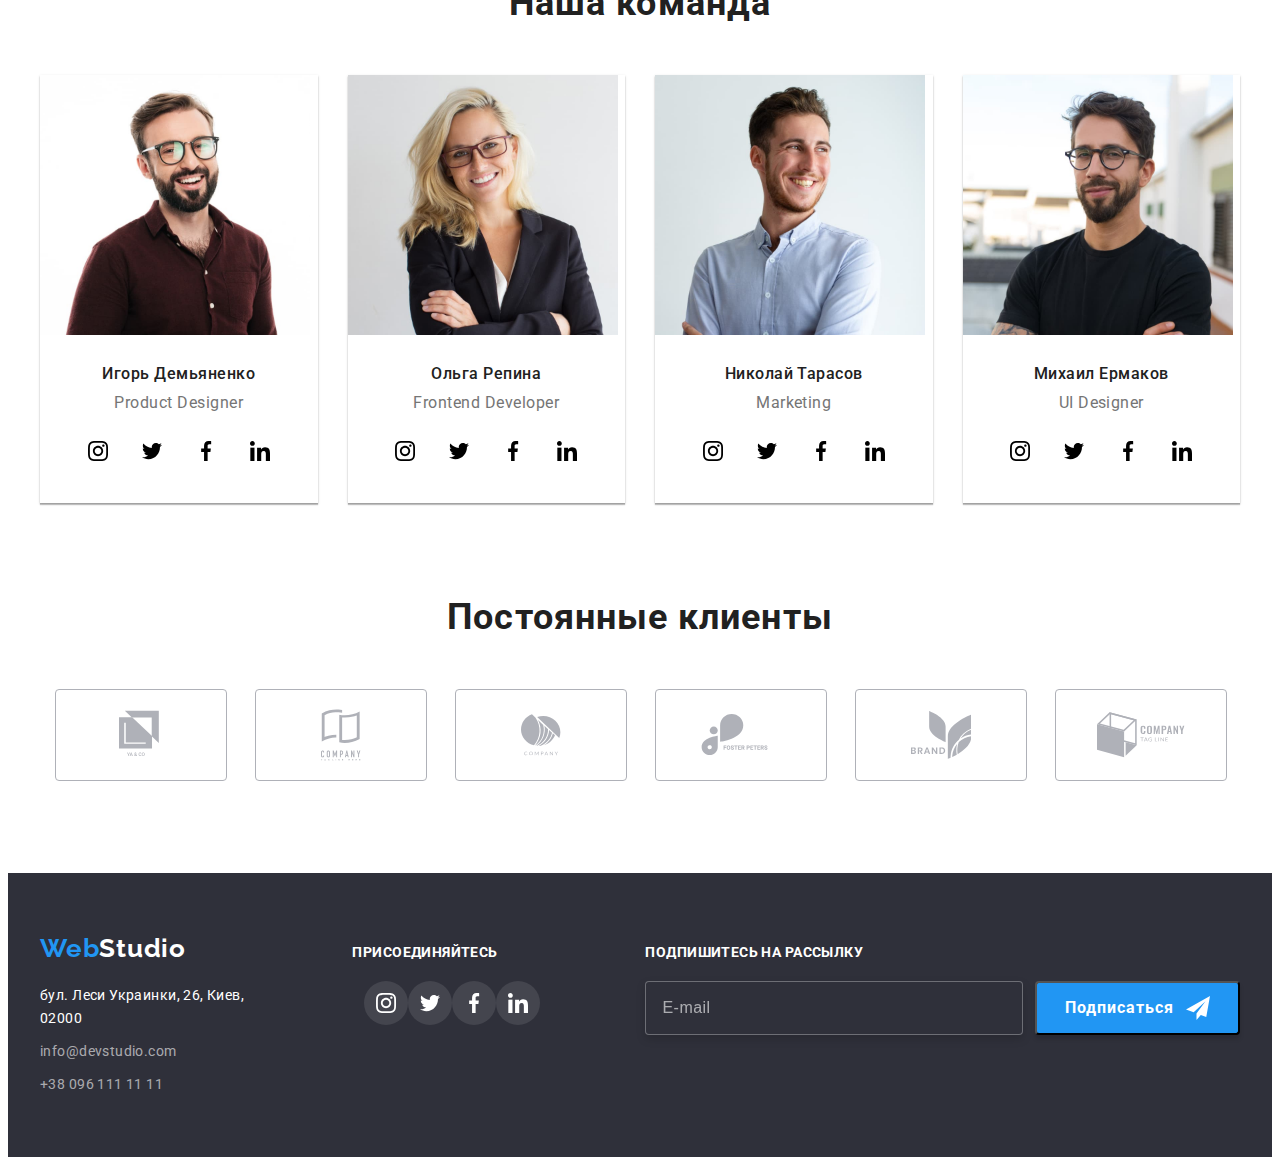
==== commit 947de0a8: "temp debug" ====
--- a/index.html
+++ b/index.html
@@ -12,44 +12,44 @@
         integrity="sha512-ISS7cAi1PEhQ8jnbJpJZMd29NlhNj4AWYyLOSp2CE/CsHxTCu+r+t0D2yoJudVrd0/8fTVPUVDzY5Tvli75u/g=="
         crossorigin="anonymous" />
     <link rel="stylesheet" href="https://cdnjs.cloudflare.com/ajax/libs/animate.css/4.1.1/animate.min.css" />
-    <link rel="stylesheet" href="./css/styles.css">
+    <link rel="stylesheet" href="./css/main.min.css">
 </head>
-<body>
+<body class="body">
     <!--header-->
-    <header class="main-header">
-        <div class="container">
+    <header class="header">
+        <div class="header__container">
             <nav class="navigation">
                 <a class="link logo" href="index.html" lang="en">
-                    Web<span lang="en" class="logo-black">Studio</span>
+                    Web<span lang="en" class="logo_black">Studio</span>
                 </a>
-                <ul class="list navigation-list">
-                    <li class="navigation-list-item">
-                        <a class="link navigation-link" href="index.html">
+                <ul class="list menu">
+                    <li class="menu__item">
+                        <a class="link menu__link" href="index.html">
                             <span class="active">Студия</span> 
                         </a>
                     </li>
-                    <li class="navigation-list-item">
-                        <a class="link navigation-link" href="portfolio.html">
+                    <li class="menu__item">
+                        <a class="link menu__link" href="portfolio.html">
                             Портфолио
                         </a>
                     </li>
-                    <li class="navigation-list-item">
-                        <a class="link navigation-link" href="">
+                    <li class="menu__item">
+                        <a class="link menu__link" href="">
                             Контакты
                         </a>
                     </li>
                 </ul>
             </nav>
-            <ul class="list address-head-list">
-                <li class="address-list-head-item">
-                <a class="link contact-link tel-mail-link" href="mailto:info@devstudio.com">
-                    <svg class="contact-icon" width="16" height="12">
+            <ul class="list contact-list">
+                <li class="contact-list__item">
+                <a class="link contact-list__link tel-mail-link" href="mailto:info@devstudio.com">
+                    <svg class="contact-list__icon" width="16" height="12">
                         <use href="./images/sprite.svg#mail"></use>
                     </svg>info@devstudio.com</a>
                 </li>
-                <li class="address-list-head-item">
-                <a class="link contact-link tel-mail-link" href="tel:+380961111111">
-                    <svg class="contact-icon" width="10" height="16">
+                <li class="contact-list_item">
+                <a class="link contact-list__link tel-mail-link" href="tel:+380961111111">
+                    <svg class="contact-list__icon" width="10" height="16">
                         <use href="./images/sprite.svg#smartphone"></use>
                     </svg>+38 096 111 11 11</a>
                 </li>
@@ -58,9 +58,9 @@
     </header>
     <main class="main-ind">
         <!--Hero section-->
-        <section class="hero-section">
-            <div class="container">
-                <h1 class="hero-head">
+        <section class="hero">
+            <div class="container hero__container">
+                <h1 class="hero__title">
                     Эффективные решения для вашего бизнеса
                 </h1>
                 <button class="modal-btn" type="button" data-modal-open>Заказать услугу</button>
@@ -69,103 +69,103 @@
         <!--about section-->
         <section class="about">
             <div class="container">
-                <ul class="list benefits-list">
-                    <li class="benefits-item"> 
-                            <div class="about-icon">
+                <ul class="list about__list">
+                    <li class="about__item"> 
+                            <div class="about__icon">
                                 <svg width="70px" height="70px">
                                     <use href="./images/sprite.svg#antenna"></use>
                                 </svg>
                             </div>
-                        <h3 class="title-benefit">Внимание к деталям</h3>
-                        <p class="benefits-about">Идейные соображения, а также начало повседневной работы по формированию позиции.</p>
-                    </li>
-                    <li class="benefits-item">
-                        <div class="about-icon">
+                        <h3 class="about__title">Внимание к деталям</h3>
+                        <p class="about__text">Идейные соображения, а также начало повседневной работы по формированию позиции.</p>
+                    </li>
+                    <li class="about__item">
+                        <div class="about__icon">
                             <svg width="70px" height="70px">
                                 <use href="./images/sprite.svg#clock"></use>
                             </svg>
                         </div>
-                        <h3 class="title-benefit">Пунктуальность</h3>
-                        <p class="benefits-about">Задача организации, в особенности же рамки и место обучения кадров влечет за собой.</p>
-                    </li>
-                    <li class="benefits-item">
-                        <div class="about-icon">
+                        <h3 class="about__title">Пунктуальность</h3>
+                        <p class="about__text">Задача организации, в особенности же рамки и место обучения кадров влечет за собой.</p>
+                    </li>
+                    <li class="about__item">
+                        <div class="about__icon">
                             <svg width="70px" height="70px">
                                 <use href="./images/sprite.svg#diagram"></use>
                             </svg>
                         </div>
-                        <h3 class="title-benefit">Планирование</h3>
-                        <p class="benefits-about">Равным образом консультация с широким активом в значительной степени обуславливает.</p>
-                    </li>
-                    <li class="benefits-item">
-                        <div class="about-icon">
+                        <h3 class="about__title">Планирование</h3>
+                        <p class="about__text">Равным образом консультация с широким активом в значительной степени обуславливает.</p>
+                    </li>
+                    <li class="about__item">
+                        <div class="about__icon">
                             <svg width="70px" height="70px">
                                 <use href="./images/sprite.svg#astronaut"></use>
                             </svg>
                         </div>
-                        <h3 class="title-benefit">Современные технологии</h3>
-                        <p class="benefits-about">Значимость этих проблем настолько очевидна, что реализация плановых заданий.</p>
+                        <h3 class="about__title">Современные технологии</h3>
+                        <p class="about__text">Значимость этих проблем настолько очевидна, что реализация плановых заданий.</p>
                     </li>
                 </ul>
             </div>
         </section>
         <!--what we do section-->
-        <section class="we-do-section">
+        <section class="we-do">
             <div class="container">
-                <h2 class="title">Чем мы занимаемся</h2>
-                <ul class="list we-do-list">
-                    <li class="we-do-list-item">
-                        <img class="img-wht-we-do" src="./images/what-we-do/box-1.jpg" alt="програмист работает за компьютером" width="370" height="294">
-                        <p class="what-we-do-overlay">Десктопные приложения</p>
-                    </li>
-                    <li class="we-do-list-item">
-                        <img class="img-wht-we-do" src="./images/what-we-do/box-2.jpg" alt="веб дизайнер разрабатывает приложение для смартфона" width="370"
+                <h2 class="we-do__title title">Чем мы занимаемся</h2>
+                <ul class="list we-do__list">
+                    <li class="we-do__item">
+                        <img class="we-do__img" src="./images/what-we-do/box-1.jpg" alt="програмист работает за компьютером" width="370" height="294">
+                        <p class="we-do__overlay">Десктопные приложения</p>
+                    </li>
+                    <li class="we-do__item">
+                        <img class="we-do__img" src="./images/what-we-do/box-2.jpg" alt="веб дизайнер разрабатывает приложение для смартфона" width="370"
                             height="294">
-                        <p class="what-we-do-overlay">Мобильные приложения</p>
-                    </li>
-                    <li class="we-do-list-item">
-                        <img class="img-wht-we-do" src="./images/what-we-do/box-3.jpg" alt="креативный дизайнер с работающим планшетом для выбора цвета"
+                        <p class="we-do__overlay">Мобильные приложения</p>
+                    </li>
+                    <li class="we-do__item">
+                        <img class="we-do__img" src="./images/what-we-do/box-3.jpg" alt="креативный дизайнер с работающим планшетом для выбора цвета"
                             width="370" height="294">
-                        <p class="what-we-do-overlay">Дизайнерские решения</p>
+                        <p class="we-do__overlay">Дизайнерские решения</p>
                     </li>
                 </ul>
             </div>
         </section>
         <!--our team section-->
-        <section class="our-team-section">
+        <section class="team">
             <div class="container">
-                <h2 class="title">Наша команда</h2>
-                <ul class="list our-team-list">
-                    <li class="our-team-list-item">
-                        <img class="our-team-img" src="./images/our-team/igor.jpg" alt="мужчина в очках и с бородой в бордовой рубашке" width="270"
+                <h2 class="team__title title">Наша команда</h2>
+                <ul class="list team__list">
+                    <li class="team__item">
+                        <img class="team__img" src="./images/our-team/igor.jpg" alt="мужчина в очках и с бородой в бордовой рубашке" width="270"
                             height="260">
-                            <div class="our-team-card-format">
-                                <h3 class="our-team-name">Игорь Демьяненко</h3>
-                                <p class="our-team-duty" lang="en">Product Designer</p>
-                                <ul class="social-list list">
-                                <li class="social-list-item">
-                                    <a href="" class="social-list-link">
+                            <div class="team__format">
+                                <h3 class="team__name">Игорь Демьяненко</h3>
+                                <p class="team__duty" lang="en">Product Designer</p>
+                                <ul class="team__social-list list">
+                                <li class="team__social-item">
+                                    <a href="" class="team__social-link">
                                         <svg class="social-list-icon" width="20px" height="20px">
                                             <use href="./images/sprite.svg#instagram"></use>
                                         </svg>
                                     </a>
                                 </li>
-                                <li class="social-list-item">
-                                    <a href="" class="social-list-link">
+                                <li class="team__social-item">
+                                    <a href="" class="team__social-link">
                                         <svg class="social-list-icon" width="20px" height="20px">
                                             <use href="./images/sprite.svg#twitter"></use>
                                         </svg>
                                     </a>
                                 </li>
-                                <li class="social-list-item">
-                                    <a href="" class="social-list-link">
+                                <li class="team__social-item">
+                                    <a href="" class="team__social-link">
                                         <svg class="social-list-icon" width="20px" height="20px">
                                             <use href="./images/sprite.svg#facebook"></use>
                                         </svg>
                                     </a>
                                 </li>
-                                <li class="social-list-item">
-                                    <a href="" class="social-list-link">
+                                <li class="team__social-item">
+                                    <a href="" class="team__social-link">
                                         <svg class="social-list-icon" width="20px" height="20px">
                                             <use href="./images/sprite.svg#linkedin"></use>
                                         </svg>
@@ -174,35 +174,35 @@
                             </ul>
                             </div>
                             </li>
-                    <li class="our-team-list-item">
-                        <img class="our-team-img" src="./images/our-team/Olga.jpg" alt="Блондинка в очках и деловом костюме" width="270" height="260">
-                            <div class="our-team-card-format">
-                                <h3 class="our-team-name">Ольга Репина</h3>
-                                <p class="our-team-duty" lang="en">Frontend Developer</p>
-                                                             <ul class="social-list list">
-                                <li class="social-list-item">
-                                    <a href="" class="social-list-link">
+                    <li class="team__item">
+                        <img class="team__img" src="./images/our-team/Olga.jpg" alt="Блондинка в очках и деловом костюме" width="270" height="260">
+                            <div class="team__format">
+                                <h3 class="team__name">Ольга Репина</h3>
+                                <p class="team__duty" lang="en">Frontend Developer</p>
+                                <ul class="team__social-list list">
+                                <li class="team__social-item">
+                                    <a href="" class="team__social-link">
                                         <svg class="social-list-icon" width="20px" height="20px">
                                             <use href="./images/sprite.svg#instagram"></use>
                                         </svg>
                                     </a>
                                 </li>
-                                <li class="social-list-item">
-                                    <a href="" class="social-list-link">
+                                <li class="team__social-item">
+                                    <a href="" class="team__social-link">
                                         <svg class="social-list-icon" width="20px" height="20px">
                                             <use href="./images/sprite.svg#twitter"></use>
                                         </svg>
                                     </a>
                                 </li>
-                                <li class="social-list-item">
-                                    <a href="" class="social-list-link">
+                                <li class="team__social-item">
+                                    <a href="" class="team__social-link">
                                         <svg class="social-list-icon" width="20px" height="20px">
                                             <use href="./images/sprite.svg#facebook"></use>
                                         </svg>
                                     </a>
                                 </li>
-                                <li class="social-list-item">
-                                    <a href="" class="social-list-link">
+                                <li class="team__social-item">
+                                    <a href="" class="team__social-link">
                                         <svg class="social-list-icon" width="20px" height="20px">
                                             <use href="./images/sprite.svg#linkedin"></use>
                                         </svg>
@@ -211,36 +211,36 @@
                             </ul>
                             </div>
                     </li>
-                    <li class="our-team-list-item">
-                        <img class="our-team-img" src="./images/our-team/Nikolay.jpg" alt="мужчина в голубой рубашке и со щентиноу"
+                    <li class="team__item">
+                        <img class="team__img" src="./images/our-team/Nikolay.jpg" alt="мужчина в голубой рубашке и со щентиноу"
                             width="270" height="260">
-                            <div class="our-team-card-format">
-                                <h3 class="our-team-name">Николай Тарасов</h3>
-                                <p class="our-team-duty" lang="en">Marketing</p>
-                                                             <ul class="social-list list">
-                                <li class="social-list-item">
-                                    <a href="" class="social-list-link">
+                            <div class="team__format">
+                                <h3 class="team__name">Николай Тарасов</h3>
+                                <p class="team__duty" lang="en">Marketing</p>
+                                <ul class="team__social-list list">
+                                <li class="team__social-item">
+                                    <a href="" class="team__social-link">
                                         <svg class="social-list-icon" width="20px" height="20px">
                                             <use href="./images/sprite.svg#instagram"></use>
                                         </svg>
                                     </a>
                                 </li>
-                                <li class="social-list-item">
-                                    <a href="" class="social-list-link">
+                                <li class="team__social-item">
+                                    <a href="" class="team__social-link">
                                         <svg class="social-list-icon" width="20px" height="20px">
                                             <use href="./images/sprite.svg#twitter"></use>
                                         </svg>
                                     </a>
                                 </li>
-                                <li class="social-list-item">
-                                    <a href="" class="social-list-link">
+                                <li class="team__social-item">
+                                    <a href="" class="team__social-link">
                                         <svg class="social-list-icon" width="20px" height="20px">
                                             <use href="./images/sprite.svg#facebook"></use>
                                         </svg>
                                     </a>
                                 </li>
-                                <li class="social-list-item">
-                                    <a href="" class="social-list-link">
+                                <li class="team__social-item">
+                                    <a href="" class="team__social-link">
                                         <svg class="social-list-icon" width="20px" height="20px">
                                             <use href="./images/sprite.svg#linkedin"></use>
                                         </svg>
@@ -249,36 +249,36 @@
                             </ul>
                             </div>
                     </li>
-                    <li class="our-team-list-item">
-                        <img class="our-team-img" src="./images/our-team/Michael.jpg" alt="мужчина в черной футболке с бородой и очками"
+                    <li class="team__item">
+                        <img class="team__img" src="./images/our-team/Michael.jpg" alt="мужчина в черной футболке с бородой и очками"
                             width="270" height="260">
-                            <div class="our-team-card-format">
-                                <h3 class="our-team-name">Михаил Ермаков</h3>
-                                <p class="our-team-duty" lang="en">UI Designer</p>
-                                <ul class="social-list list">
-                                    <li class="social-list-item">
-                                        <a href="" class="social-list-link">
+                            <div class="team__format">
+                                <h3 class="team__name">Михаил Ермаков</h3>
+                                <p class="team__duty" lang="en">UI Designer</p>
+                                <ul class="team__social-list list">
+                                    <li class="team__social-item">
+                                        <a href="" class="team__social-link">
                                             <svg class="social-list-icon" width="20px" height="20px">
                                                 <use href="./images/sprite.svg#instagram"></use>
                                             </svg>
                                         </a>
                                     </li>
-                                    <li class="social-list-item">
-                                        <a href="" class="social-list-link">
+                                    <li class="team__social-item">
+                                        <a href="" class="team__social-link">
                                             <svg class="social-list-icon" width="20px" height="20px">
                                                 <use href="./images/sprite.svg#twitter"></use>
                                             </svg>
                                         </a>
                                     </li>
-                                    <li class="social-list-item">
-                                        <a href="" class="social-list-link">
+                                    <li class="team__social-item">
+                                        <a href="" class="team__social-link">
                                             <svg class="social-list-icon" width="20px" height="20px">
                                                 <use href="./images/sprite.svg#facebook"></use>
                                             </svg>
                                         </a>
                                     </li>
-                                    <li class="social-list-item">
-                                        <a href="" class="social-list-link">
+                                    <li class="team__social-item">
+                                        <a href="" class="team__social-link">
                                             <svg class="social-list-icon" width="20px" height="20px">
                                                 <use href="./images/sprite.svg#linkedin"></use>
                                             </svg>
@@ -291,48 +291,48 @@
             </div>
         </section>
         <!--customers-->
-        <section class="customer-section">
-            <div class="container">
-                <h2 class="customer-title">Постоянные клиенты</h2>
-                <ul class="customer-list list">
-                    <li class="customer-list-item">
-                        <a href="" class="customer-list-link">
-                            <svg class="customer-list-icon" width="44" height="50">
+        <section class="customer">
+            <div class="container customer__container">
+                <h2 class="customer__title title">Постоянные клиенты</h2>
+                <ul class="customer__list list">
+                    <li class="customer__item">
+                        <a href="" class="customer__link">
+                            <svg class="customer__icon" width="44" height="50">
                                 <use href="./images/sprite.svg#company-1"></use>
                             </svg>
                         </a>
                     </li>
-                    <li class="customer-list-item">
-                        <a href="" class="customer-list-link">
-                            <svg class="customer-list-icon" width="40" height="52">
+                    <li class="customer__item">
+                        <a href="" class="customer__link">
+                            <svg class="customer__icon" width="40" height="52">
                                 <use href="./images/sprite.svg#company-2"></use>
                             </svg>
                         </a>
                     </li>
-                    <li class="customer-list-item">
-                        <a href="" class="customer-list-link">
-                            <svg class="customer-list-icon" width="40" height="42">
+                    <li class="customer__item">
+                        <a href="" class="customer__link">
+                            <svg class="customer__icon" width="40" height="42">
                                 <use href="./images/sprite.svg#company-3"></use>
                             </svg>
                         </a>
                     </li>
-                    <li class="customer-list-item">
-                        <a href="" class="customer-list-link">
-                            <svg class="customer-list-icon" width="82" height="42">
+                    <li class="customer__item">
+                        <a href="" class="customer__link">
+                            <svg class="customer__icon" width="82" height="42">
                                 <use href="./images/sprite.svg#company-4"></use>
                             </svg>
                         </a>
                     </li>
-                    <li class="customer-list-item">
-                        <a href="" class="customer-list-link">
-                            <svg class="customer-list-icon" width="60" height="48">
+                    <li class="customer__item">
+                        <a href="" class="customer__link">
+                            <svg class="customer__icon" width="60" height="48">
                                 <use href="./images/sprite.svg#company-5"></use>
                             </svg>
                         </a>
                     </li>
-                    <li class="customer-list-item">
-                        <a href="" class="customer-list-link">
-                            <svg class="customer-list-icon" width="88" height="46">
+                    <li class="customer__item">
+                        <a href="" class="customer__link">
+                            <svg class="customer__icon" width="88" height="46">
                                 <use href="./images/sprite.svg#company-6"></use>
                             </svg>
                         </a>
@@ -343,51 +343,51 @@
     </main>
     <!-- footer-->
     <footer class="footer">
-        <div class="container">
-            <div class="footer-container">
-                <a class="link logo-footer" href="index.html" lang="en">Web<span lang="en" class="logo-white">Studio</span></a>
-                <address class="address address-footer">
-                    <ul class="list address-footer-link">
-                        <li class="address-footer-link-item">
-                            <a class="link footer-address" href="https://goo.gl/maps/hfsAwoGieSm13fya9" target="_blank"
+        <div class="container footer__container">
+            <div class="footer__nav">
+                <a class="link footer__logo" href="index.html" lang="en">Web<span lang="en" class="logo_white">Studio</span></a>
+                <address class="address footer__address">
+                    <ul class="list footer__list">
+                        <li class="footer__item">
+                            <a class="link footer__address" href="https://goo.gl/maps/hfsAwoGieSm13fya9" target="_blank"
                                 rel="noopener noreferrer">бул. Леси Украинки, 26, Киев, 02000</a>
                         </li>
-                        <li class="address-footer-link-item">
-                            <a class="link footer-tel-mail-link" href="mailto:info@example.com" lang="en">info@devstudio.com</a>
+                        <li class="footer__item">
+                            <a class="link footer__tel-mail-link" href="mailto:info@example.com" lang="en">info@devstudio.com</a>
                         </li>
-                        <li class="address-footer-link-item">
-                            <a class="link footer-tel-mail-link" href="tel:+380991111111">+38 096 111 11 11</a>
+                        <li class="footer__item">
+                            <a class="link footer__tel-mail-link" href="tel:+380991111111">+38 096 111 11 11</a>
                         </li>
                     </ul>
                 </address>
             </div>
-            <div class="section-footer-social-icon">
-                <p class="footer-social-title">Присоединяйтесь</p>
-                <ul class="footer-social-icon list">
-                    <li class="footer-social-icon-list">
-                        <a href="" class="footer-social-link">
-                            <svg class="f-social-icon" width="20x" height="20px">
+            <div class="footer__social">
+                <p class="footer__social-title">Присоединяйтесь</p>
+                <ul class="footer__icon list">
+                    <li class="footer__icon-item">
+                        <a href="" class="footer__social-link">
+                            <svg class="footer__social-icon" width="20x" height="20px">
                                 <use href="./images/sprite.svg#instagram"></use>
                             </svg>
                         </a>
                     </li>
-                    <li class="footer-social-icon-list">
-                        <a href="" class="footer-social-link">
-                            <svg class="footer-social-list-icon" width="20x" height="20px">
+                    <li class="footer__icon-item">
+                        <a href="" class="footer__social-link">
+                            <svg class="footer__social-icon" width="20x" height="20px">
                                 <use href="./images/sprite.svg#twitter"></use>
                             </svg>
                         </a>
                     </li>
-                    <li class="footer-social-icon-list">
-                        <a href="" class="footer-social-link">
-                            <svg class="f-social-icon" width="20x" height="20px">
+                    <li class="footer__icon-item">
+                        <a href="" class="footer__social-link">
+                            <svg class="footer__social-icon" width="20x" height="20px">
                                 <use href="./images/sprite.svg#facebook"></use>
                             </svg>
                         </a>
                     </li>
-                    <li class="footer-social-icon-list">
-                        <a href="" class="footer-social-link">
-                            <svg class="f-social-icon" width="20x" height="20px">
+                    <li class="footer__icon-item">
+                        <a href="" class="footer__social-link">
+                            <svg class="footer__social-icon" width="20x" height="20px">
                                 <use href="./images/sprite.svg#linkedin"></use>
                             </svg>
                         </a>
@@ -395,13 +395,13 @@
                 </ul>
             </div>
             <div>
-                <div class="subscribe-footer-form">
-                    <p class="footer-form-title">подпишитесь на рассылку</p>
-                    <form class="footer-form">
-                        <input class="footer-form-email" name="email" type="email" placeholder="E-mail" required autocomplete="off">
-                        <button class="footer-form-btn" type="submit">
+                <div class="footer__form">
+                    <p class="footer__form-title">подпишитесь на рассылку</p>
+                    <form class="footer__form-subscribe">
+                        <input class="footer__form-email" name="email" type="email" placeholder="E-mail" required autocomplete="off">
+                        <button class="footer__form-btn" type="submit">
                             Подписаться
-                            <svg class="footer-form-btn-icon" width="24" height="24">
+                            <svg class="footer__form-btn-icon" width="24" height="24">
                                 <use href="./images/sprite.svg#send-form"></use>
                             </svg>
                         </button>
@@ -412,49 +412,49 @@
     </footer>
         <div class="backdrop is-hidden" data-modal>
             <div class="modal">
-                <button type="button" class="modal-close-btn" data-modal-close>
-                    <svg class="modal-close-icon" width="18px" height="18px">
+                <button type="button" class="modal__close-btn" data-modal-close>
+                    <svg class="modal__close-icon" width="18px" height="18px">
                         <use href="./images/sprite.svg#btn-close"></use>
                     </svg>
                 </button>
-                <form class="modal-form" action="#" autocomplete="off">
-                    <p class="modal-form-title">Оставьте свои данные, мы вам перезвоним</p>
-                    <label class="modal-form-item">
+                <form class="modal__form" action="#" autocomplete="off">
+                    <p class="modal__form-title">Оставьте свои данные, мы вам перезвоним</p>
+                    <label class="modal__form-item">
                         Имя
-                        <span class="modal-form-wrapper">
-                            <input class="modal-form-input" name="user-name" type="text" required minlength="2">
-                            <svg class="modal-form-icon" width="18" height="18">
+                        <span class="modal__form-wrapper">
+                            <input class="modal__form-input" name="user-name" type="text" required minlength="2">
+                            <svg class="modal__form-icon" width="18" height="18">
                                 <use href="./images/sprite.svg#human-form"></use>
                             </svg>
                         </span>
                     </label>
-                    <label class="modal-form-item">
+                    <label class="modal__form-item">
                         Телефон
-                        <span class="modal-form-wrapper">
-                            <input class="modal-form-input" name="user-phone" type="tel" required
+                        <span class="modal__form-wrapper">
+                            <input class="modal__form-input" name="user-phone" type="tel" required
                                 pattern="[0-9]{3}-[0-9]{3}-[0-9]{2}-[0-9]{2}" title="099-111-11-11">
-                            <svg class="modal-form-icon" width="18" height="18">
+                            <svg class="modal__form-icon" width="18" height="18">
                                 <use href="./images/sprite.svg#tel-form"></use>
                             </svg>
                         </span>
                     </label>
-                    <label class="modal-form-item">
+                    <label class="modal__form-item">
                         Почта
-                        <span class="modal-form-wrapper">
-                            <input class="modal-form-input" name="user-email" type="email" required>
-                            <svg class="modal-form-icon" width="18" height="18">
+                        <span class="modal__form-wrapper">
+                            <input class="modal__form-input" name="user-email" type="email" required>
+                            <svg class="modal__form-icon" width="18" height="18">
                                 <use href="./images/sprite.svg#mail-form"></use>
                             </svg>
                         </span>
                     </label>
-                    <label class="modal-form-comment">
+                    <label class="modal__form-comment">
                         Комментарий
-                        <textarea class="modal-form-message" name="user-message" placeholder="Введите текст"></textarea>
+                        <textarea class="modal__form-message" name="user-message" placeholder="Введите текст"></textarea>
                     </label>
-                    <input id="user-term" class="modal-form-term visually-hidden" name="user-term" type="checkbox" required>
-                    <label for="user-term" class="modal-form-check-desc">Соглашаюсь с рассылкой и принимаю&nbsp;<a href="">Условия
+                    <input id="user-term" class="modal__form-term visually-hidden" name="user-term" type="checkbox" required>
+                    <label for="user-term" class="modal__form-check-desc">Соглашаюсь с рассылкой и принимаю&nbsp;<a href="">Условия
                             договора</a></label>
-                    <button class="modal-form-btn" type="submit">Отправить</button>
+                    <button class="modal__form-btn" type="submit">Отправить</button>
                 </form>
             </div>
         </div>
--- a/css/main.min.css
+++ b/css/main.min.css
@@ -0,0 +1,2 @@
+:root{--main-font: "Roboto", sans-serif;--secondary-font: "Raleway", sans-serif;--accent-color: #2196f3;--secondary-color: #757575;--background-btn-color: #f5f4fa;--header-background-color: #ffffff;--footer-background-color: #2f303a;--black-color: #000000;--main-color: #212121;--footer-mail-tel: rgba(255, 255, 255, 0.6);--border-color: #ececec;--pj-border-color: #eeeeee;--social-color: #afb1b8;--overlay-color: rgba(33, 150, 243, 0.9)}.visually-hidden{position:absolute !important;clip:rect(1px 1px 1px 1px);clip:rect(1px, 1px, 1px, 1px);padding:0 !important;border:0 !important;height:1px !important;width:1px !important;overflow:hidden}.link{text-decoration:none}.list{list-style:none}h1,h2,h3,h4,h5,h6,p,ul,ol{margin:0px;padding:0px}.body{font-family:var(--main-font)}.active{color:var(--accent-color)}.title{font-weight:700;font-size:36px;line-height:1.16;text-align:center;letter-spacing:0.03em;color:var(--main-color);margin-bottom:50px}.container{width:1200px;margin:0 auto;padding-left:15px;padding-right:15px}.modal-btn{font-family:var(--main-font);display:inline-block;min-width:200px;padding:12px 32px;background:var(--accent-color);box-shadow:0px 4px 4px rgba(0,0,0,0.15);border-radius:4px;font-weight:700;font-size:16px;line-height:1.87;letter-spacing:0.06em;cursor:pointer;color:var(--header-background-color);background-color:var(--accent-color)}.backdrop{position:fixed;top:0;left:0;width:100vw;height:100vh;background-color:rgba(0,0,0,0.2);transition:opacity, visibility, pointer-events;transition-duration:250ms;transition-timing-function:cubic-bezier(0.4, 0, 0.2, 1)}.is-hidden{opacity:0;visibility:hidden;pointer-events:none}.modal{position:absolute;top:50%;left:50%;transform:translate(-50%, -50%);width:528px;height:580px;padding:40px;background-color:var(--header-background-color);box-shadow:0px 1px 3px rgba(0,0,0,0.12),0px 1px 1px rgba(0,0,0,0.14),0px 2px 1px rgba(0,0,0,0.2);border-radius:4px}.modal__close-btn{display:flex;justify-content:center;align-items:center;position:absolute;top:8px;right:8px;width:30px;height:30px;padding:6px;background-color:var(--header-background-color);background:transparent;border:1px solid rgba(0,0,0,0.1);border-radius:50%;cursor:pointer;transition:fill 250ms cubic-bezier(0.4, 0, 0.2, 1)}.modal__close-btn:hover,.modal__close-btn:focus{fill:var(--accent-color)}.modal__form{display:flex;flex-direction:column}.modal__form-title{margin-bottom:12px;font-weight:700;font-size:20px;line-height:1.15;text-align:center;letter-spacing:0.03em;color:var(--main-color)}.modal__form-item{margin-bottom:10px;font-weight:400;font-size:12px;line-height:1.16;letter-spacing:0.01em;color:var(--secondary-color)}.modal__form-wrapper{display:block;position:relative;margin-top:4px}.modal__form-input{width:100%;height:40px;padding-left:42px;border:1px solid rgba(33,33,33,0.2);border-radius:4px;transition-property:border-color;transition-duration:250ms;transition-timing-function:cubic-bezier(0.4, 0, 0.2, 1)}.modal__form-input:focus{outline:none;border-color:var(--accent-color)}.modal__form-icon{position:absolute;top:50%;left:12px;transform:translateY(-50%);transition-property:fill;transition-duration:250ms;transition-timing-function:cubic-bezier(0.4, 0, 0.2, 1)}.modal__form-input:focus+.modal__form-icon{fill:var(--accent-color)}.modal__form-comment{margin-bottom:20px;font-weight:400;font-size:12px;line-height:14px;letter-spacing:0.01em;color:var(--secondary-color)}.modal__form-message{width:100%;height:120px;padding:12px 16px;margin-top:4px;resize:none;font-weight:400;font-size:14px;line-height:1.14;letter-spacing:0.01em;border:1px solid rgba(33,33,33,0.2);border-radius:4px;transition-property:border-color;transition-duration:250ms;transition-timing-function:cubic-bezier(0.4, 0, 0.2, 1)}.modal__form-message:focus{outline:none;border-color:var(--accent-color)}.modal__form-message::placeholder{color:rgba(117,117,117,0.5)}.modal__form-check-desc{display:flex;align-items:center;margin-bottom:30px;font-weight:400;font-size:14px;line-height:1.71;letter-spacing:0.03em;color:var(--secondary-color)}.modal__form-check-desc::before{content:"";display:block;width:16px;height:16px;margin-right:8px;border:1px solid var(--main-color);cursor:pointer}.modal__form-term:checked+.modal__form-check-desc::before{background-image:url(../images/form/check.svg);background-position:center;background-size:cover;overflow:hidden;border:none}.modal__form-term:focus+.modal__form-check-desc::before{outline:1px solid var(--secondary-color)}.modal__form-btn{align-self:center;width:200px;height:50px;font-weight:700;font-size:16px;line-height:1.87;letter-spacing:0.06em;cursor:pointer;color:var(--header-background-color);background-color:var(--accent-color);box-shadow:0px 4px 4px rgba(0,0,0,0.15);border-radius:4px;border:none}.modal__form-btn:hover,.modal__form-btn:focus{background:#188ce8;box-shadow:0px 4px 4px rgba(0,0,0,0.15);border-radius:4px}.footer__nav{margin-right:70px}.address{font-style:normal;margin-top:20px}.footer__list{display:flex;flex-direction:column;justify-content:flex-start;align-items:flex-start}.footer__item:not(:last-child){margin-bottom:9px}.footer__address{font-weight:400;font-size:14px;line-height:1.71;letter-spacing:0.03em;color:var(--header-background-color)}.footer__tel-mail-link{font-weight:normal;font-size:14px;line-height:1.71;letter-spacing:0.03em;color:var(--footer-mail-tel)}.footer__social{width:206px;height:80px;margin:0;padding:0;box-sizing:content-box;margin-right:93px}.footer__social-title{font-family:var(--main-font);font-weight:700;font-size:14px;line-height:1.14;letter-spacing:0.03em;text-transform:uppercase;color:var(--header-background-color);margin-bottom:20px}.footer__icon{display:flex;align-items:center;justify-content:center}.footer__icon:not(:last-child){margin-right:10px}.footer__social-link{display:flex;align-items:center;justify-content:center;width:44px;height:44px;border-radius:50%;fill:var(--header-background-color);background-color:rgba(255,255,255,0.1);transition-property:background-color;transition-duration:250ms;transition-timing-function:cubic-bezier(0.4, 0, 0.2, 1)}.footer__social-link:hover,.footer__social-link:focus{fill:var(--header-background-color);background-color:var(--accent-color)}.footer__form-title{font-family:var(--main-font);font-weight:700;font-size:14px;line-height:1.14;letter-spacing:0.03em;text-transform:uppercase;color:var(--header-background-color);margin-bottom:20px}.footer__form-subscribe{display:flex;justify-content:start}.footer__form-email{width:358px;height:50px;padding-left:16px;margin-right:12px;font-size:16px;line-height:1.25;letter-spacing:0.03em;color:rgba(255,255,255,0.8);background-color:var(--footer-background-color);border:1px solid rgba(255,255,255,0.3);filter:drop-shadow(0px 4px 4px rgba(0,0,0,0.15));border-radius:4px}.footer__form-email::placeholder{color:rgba(255,255,255,0.6)}.footer__form-btn{display:flex;justify-content:center;align-items:center;min-width:200px;padding:10px 28px;box-shadow:0px 4px 4px rgba(0,0,0,0.15);border-radius:4px;cursor:pointer;color:var(--header-background-color);background-color:var(--accent-color);font-family:var(--main-font);font-weight:700;font-size:16px;line-height:1.87;letter-spacing:0.06em}.footer__form-btn-icon{margin-left:12px;fill:var(--header-background-color)}.header{background-color:var(--header-background-color);border:1px solid var(--border-color)}.header .header__container{display:flex;align-items:center}.header__container{display:flex;align-items:center;padding-top:24px;padding-bottom:25px;width:1200px;margin:0 auto;padding-left:15px;padding-right:15px}.navigation{display:flex;align-items:center}.logo{font-family:var(--secondary-font);font-weight:700;font-size:26px;line-height:1.19;letter-spacing:0.03em;color:var(--accent-color);margin-right:93px;animation-name:backInLeft;animation-duration:1000ms;animation-timing-function:linear;animation-iteration-count:1}.logo_black{color:var(--black-color)}.logo_white{color:var(--header-background-color)}.menu{display:flex;align-items:center}.menu__item:not(:last-child){margin-right:50px;position:relative}.menu__link{position:relative;font-weight:500;font-size:14px;line-height:1.14;letter-spacing:0.02em;color:var(--main-color);padding-top:32px;padding-bottom:32px;transition-property:color;transition-duration:250ms;transition-timing-function:cubic-bezier(0.4, 0, 0.2, 1)}.menu__link:hover,.menu__link:focus{color:var(--accent-color);transition-duration:250ms;transition-timing-function:cubic-bezier(0.4, 0, 0.2, 1)}.menu__link:hover::after,.menu__link:hover::after,.menu__link:focus::after,.menu__link:focus::after{opacity:1;background-color:var(--accent-color)}.menu__link::after{content:"";display:block;width:100%;height:4px;background-color:var(--accent-color);border-radius:4px;position:absolute;left:0;bottom:0;opacity:0;transition-property:color, opacity;transition-duration:250ms;transition-timing-function:cubic-bezier(0.4, 0, 0.2, 1)}.contact-list{display:flex;align-items:center;justify-content:center;margin-left:auto;height:30px}.contact-list__item{margin:0;padding:0}.contact-list__item:not(:last-child){margin-right:50px}.contact-list__link{display:flex;align-items:center;position:relative;font-weight:500;font-size:14px;line-height:1.14;letter-spacing:0.02em;color:var(--secondary-color);padding-top:34px;padding-bottom:34px;transition-property:color;transition-duration:250ms;transition-timing-function:cubic-bezier(0.4, 0, 0.2, 1)}.contact-list__link:hover,.contact-list__link:focus{color:var(--accent-color)}.contact-list__link:hover svg,.contact-list__link:hover svg,.contact-list__link:focus svg,.contact-list__link:focus svg{fill:var(--accent-color)}.contact-list__link:hover::after,.contact-list__link:hover::after,.contact-list__link:focus::after,.contact-list__link:focus::after{display:block;background:var(--accent-color);opacity:1}.contact-list__link::after{content:"";display:block;width:100%;height:4px;background:var(--accent-color);border-radius:2px;position:absolute;left:0;bottom:0;opacity:0;transition-property:color, opacity;transition-duration:250ms;transition-timing-function:cubic-bezier(0.4, 0, 0.2, 1)}.contact-list__icon{fill:var(--secondary-color);margin-right:10px;transition-property:fill;transition-duration:250ms;transition-timing-function:cubic-bezier(0.4, 0, 0.2, 1)}.menu__active{color:var(--accent-color)}.menu__active::after{content:"";display:block;width:100%;height:4px;background:var(--accent-color);border-radius:2px;position:absolute;left:0;bottom:0;opacity:1}.hero{text-align:center;margin:0 auto;background-color:var(--footer-background-color);background-image:linear-gradient(rgba(47,48,58,0.4), rgba(47,48,58,0.4)),url(../images/hero/bg.jpg);background-repeat:no-repeat;background-size:cover;padding-top:0px;padding-bottom:0px;max-width:1600px}.hero__container{padding-top:200px;padding-bottom:200px}.hero__title{margin:0 auto;font-weight:900;font-size:44px;line-height:1.5;letter-spacing:0.06em;text-transform:uppercase;color:var(--header-background-color);width:696px;height:120px;margin-bottom:30px}.about{padding-bottom:47px;padding-top:94px}.about__item{width:270px;margin-left:30px}.about__icon{display:flex;align-items:center;justify-content:center;width:270px;height:120px;background:#f5f4fa;border-radius:4px;margin-bottom:30px}.about__title{font-weight:700;font-size:14px;line-height:1.14;letter-spacing:0.03em;text-transform:uppercase;color:var(--main-color);margin-bottom:10px}.about__text{font-weight:normal;font-size:14px;line-height:1.71;letter-spacing:0.03em;color:var(--secondary-color);width:270px}.about__list{margin-left:-30px}.about .container .list{display:flex;align-items:center}.we-do{padding-top:47px;padding-bottom:94px}.we-do__list{display:flex;align-items:center;margin-right:-30px;margin-top:-30px}.our-work__item{position:relative;flex-basis:calc(100% / 3 - 30px);margin-right:30px;margin-top:30px}.we-do__img{display:block}.we-do__overlay{font-family:var(--main-font);font-weight:700;font-size:14px;line-height:1.14;text-align:center;letter-spacing:0.03em;text-transform:uppercase;color:var(--header-background-color);background-color:rgba(47,48,58,0.8);padding-top:27px;padding-bottom:27px;position:absolute;width:100%;bottom:0;left:0}.team__list{display:flex;align-items:center;margin-top:-30px;margin-right:-30px}.team__item{flex-basis:calc(100% / 4 - -30px);margin-top:30px;margin-right:30px;background-color:var(--header-background-color);box-shadow:0px 1px 3px rgba(0,0,0,0.12),0px 1px 1px rgba(0,0,0,0.14),0px 2px 1px rgba(0,0,0,0.2)}.team__img{display:block}.team__format{padding:30px 32px}.team__name{font-weight:500;font-size:16px;line-height:1.18;text-align:center;letter-spacing:0.03em;color:var(--main-color);margin-bottom:10px}.team__duty{font-weight:400;font-size:16px;line-height:1.18;text-align:center;letter-spacing:0.03em;color:var(--secondary-color);margin-bottom:16px}.team__social-list{display:flex;align-items:center;justify-content:center}.team__social-item:not(:last-child){margin-right:10px}.team__social-link{display:flex;align-items:center;justify-content:center;width:44px;height:44px;border-radius:50%;fill:var(--social-link-color);transition-property:fill, background-color;transition-duration:250ms;transition-timing-function:cubic-bezier(0.4, 0, 0.2, 1)}.team__social-link:hover,.team__social-link:focus{fill:var(--header-background-color);background-color:var(--accent-color)}.customer{padding-top:94px;padding-bottom:94px}.client__title{font-weight:700;font-size:36px;line-height:1.16;text-align:center;letter-spacing:0.03em;color:var(--main-color)}.customer__list{display:flex;align-items:center;justify-content:center;margin:0 auto}.customer__item{width:170px;height:90px}.customer__item:not(:last-child){margin-right:30px}.customer__link{border-radius:4px;display:flex;align-items:center;justify-content:center;cursor:pointer;width:100%;height:100%;fill:var(--social-color);border:solid 1px var(--social-color);border-radius:4px;transition-property:fill, background-color;transition-duration:250ms;transition-timing-function:cubic-bezier(0.4, 0, 0.2, 1)}.customer__link:hover,.customer__link:focus{fill:var(--accent-color);border-color:var(--accent-color);transition-property:fill, border-color;transition-duration:250ms;transition-timing-function:cubic-bezier(0.4, 0, 0.2, 1)}.footer{display:flex;align-items:center;justify-content:center;background-color:var(--footer-background-color);padding-top:60px;padding-bottom:60px}.footer__container{display:flex;align-items:baseline}.footer__logo{font-family:var(--secondary-font);font-style:normal;font-weight:700;font-size:26px;line-height:1.19;letter-spacing:0.03em;color:var(--accent-color)}
+/*# sourceMappingURL=main.min.css.map */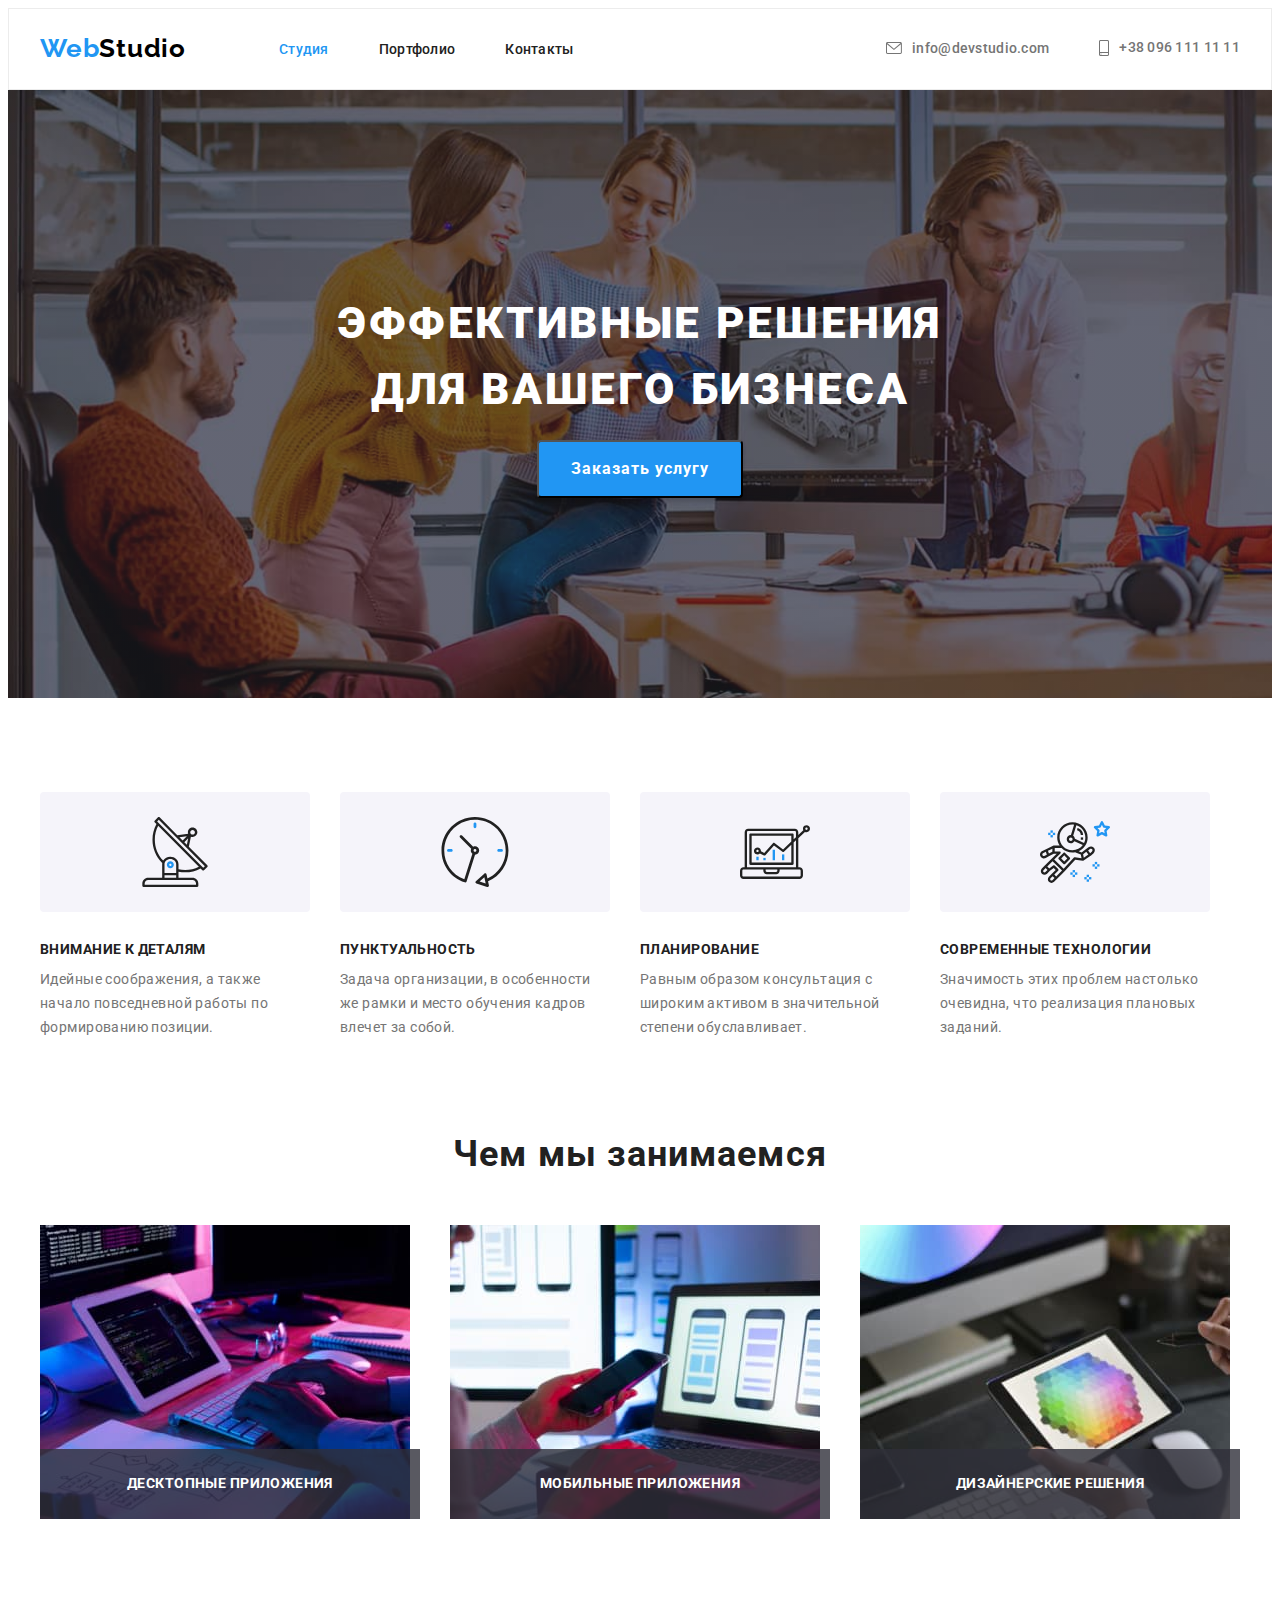
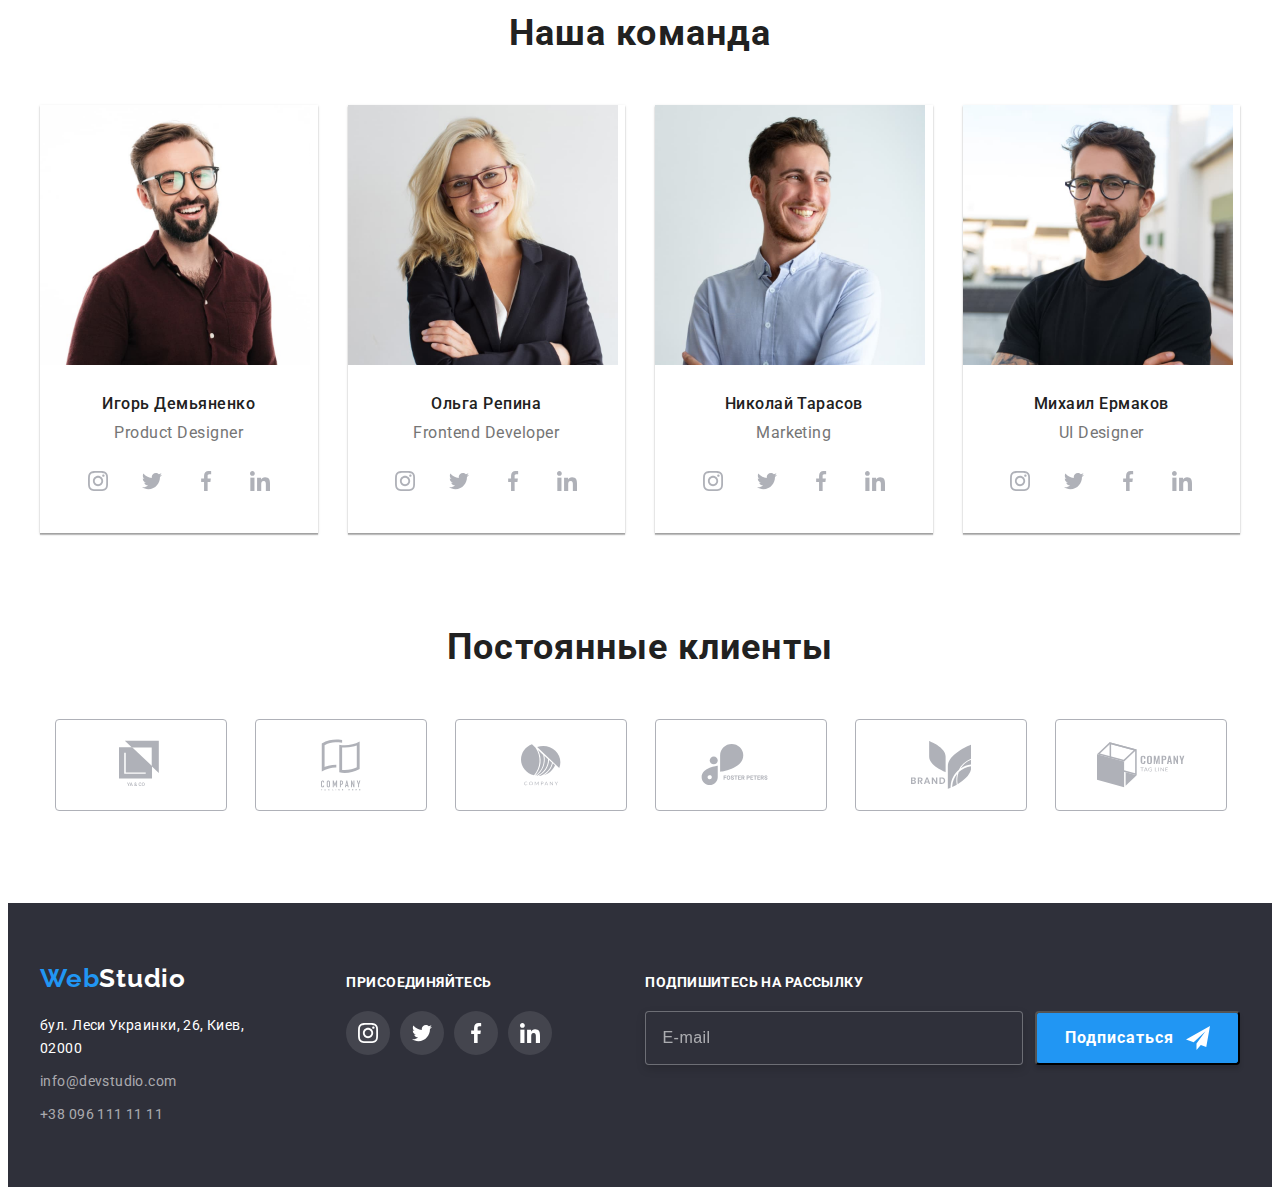
==== commit 3d49bf12: "logo update" ====
--- a/index.html
+++ b/index.html
@@ -20,7 +20,7 @@
         <div class="header__container">
             <nav class="navigation">
                 <a class="link logo" href="index.html" lang="en">
-                    Web<span lang="en" class="logo_black">Studio</span>
+                    Web<span lang="en" class="logo__black">Studio</span>
                 </a>
                 <ul class="list menu">
                     <li class="menu__item">
@@ -345,7 +345,7 @@
     <footer class="footer">
         <div class="container footer__container">
             <div class="footer__nav">
-                <a class="link footer__logo" href="index.html" lang="en">Web<span lang="en" class="logo_white">Studio</span></a>
+                <a class="link footer__logo" href="index.html" lang="en">Web<span lang="en" class="logo__white">Studio</span></a>
                 <address class="address footer__address">
                     <ul class="list footer__list">
                         <li class="footer__item">
--- a/css/main.min.css
+++ b/css/main.min.css
@@ -1,2 +1,2 @@
-:root{--main-font: "Roboto", sans-serif;--secondary-font: "Raleway", sans-serif;--accent-color: #2196f3;--secondary-color: #757575;--background-btn-color: #f5f4fa;--header-background-color: #ffffff;--footer-background-color: #2f303a;--black-color: #000000;--main-color: #212121;--footer-mail-tel: rgba(255, 255, 255, 0.6);--border-color: #ececec;--pj-border-color: #eeeeee;--social-color: #afb1b8;--overlay-color: rgba(33, 150, 243, 0.9)}.visually-hidden{position:absolute !important;clip:rect(1px 1px 1px 1px);clip:rect(1px, 1px, 1px, 1px);padding:0 !important;border:0 !important;height:1px !important;width:1px !important;overflow:hidden}.link{text-decoration:none}.list{list-style:none}h1,h2,h3,h4,h5,h6,p,ul,ol{margin:0px;padding:0px}.body{font-family:var(--main-font)}.active{color:var(--accent-color)}.title{font-weight:700;font-size:36px;line-height:1.16;text-align:center;letter-spacing:0.03em;color:var(--main-color);margin-bottom:50px}.container{width:1200px;margin:0 auto;padding-left:15px;padding-right:15px}.modal-btn{font-family:var(--main-font);display:inline-block;min-width:200px;padding:12px 32px;background:var(--accent-color);box-shadow:0px 4px 4px rgba(0,0,0,0.15);border-radius:4px;font-weight:700;font-size:16px;line-height:1.87;letter-spacing:0.06em;cursor:pointer;color:var(--header-background-color);background-color:var(--accent-color)}.backdrop{position:fixed;top:0;left:0;width:100vw;height:100vh;background-color:rgba(0,0,0,0.2);transition:opacity, visibility, pointer-events;transition-duration:250ms;transition-timing-function:cubic-bezier(0.4, 0, 0.2, 1)}.is-hidden{opacity:0;visibility:hidden;pointer-events:none}.modal{position:absolute;top:50%;left:50%;transform:translate(-50%, -50%);width:528px;height:580px;padding:40px;background-color:var(--header-background-color);box-shadow:0px 1px 3px rgba(0,0,0,0.12),0px 1px 1px rgba(0,0,0,0.14),0px 2px 1px rgba(0,0,0,0.2);border-radius:4px}.modal__close-btn{display:flex;justify-content:center;align-items:center;position:absolute;top:8px;right:8px;width:30px;height:30px;padding:6px;background-color:var(--header-background-color);background:transparent;border:1px solid rgba(0,0,0,0.1);border-radius:50%;cursor:pointer;transition:fill 250ms cubic-bezier(0.4, 0, 0.2, 1)}.modal__close-btn:hover,.modal__close-btn:focus{fill:var(--accent-color)}.modal__form{display:flex;flex-direction:column}.modal__form-title{margin-bottom:12px;font-weight:700;font-size:20px;line-height:1.15;text-align:center;letter-spacing:0.03em;color:var(--main-color)}.modal__form-item{margin-bottom:10px;font-weight:400;font-size:12px;line-height:1.16;letter-spacing:0.01em;color:var(--secondary-color)}.modal__form-wrapper{display:block;position:relative;margin-top:4px}.modal__form-input{width:100%;height:40px;padding-left:42px;border:1px solid rgba(33,33,33,0.2);border-radius:4px;transition-property:border-color;transition-duration:250ms;transition-timing-function:cubic-bezier(0.4, 0, 0.2, 1)}.modal__form-input:focus{outline:none;border-color:var(--accent-color)}.modal__form-icon{position:absolute;top:50%;left:12px;transform:translateY(-50%);transition-property:fill;transition-duration:250ms;transition-timing-function:cubic-bezier(0.4, 0, 0.2, 1)}.modal__form-input:focus+.modal__form-icon{fill:var(--accent-color)}.modal__form-comment{margin-bottom:20px;font-weight:400;font-size:12px;line-height:14px;letter-spacing:0.01em;color:var(--secondary-color)}.modal__form-message{width:100%;height:120px;padding:12px 16px;margin-top:4px;resize:none;font-weight:400;font-size:14px;line-height:1.14;letter-spacing:0.01em;border:1px solid rgba(33,33,33,0.2);border-radius:4px;transition-property:border-color;transition-duration:250ms;transition-timing-function:cubic-bezier(0.4, 0, 0.2, 1)}.modal__form-message:focus{outline:none;border-color:var(--accent-color)}.modal__form-message::placeholder{color:rgba(117,117,117,0.5)}.modal__form-check-desc{display:flex;align-items:center;margin-bottom:30px;font-weight:400;font-size:14px;line-height:1.71;letter-spacing:0.03em;color:var(--secondary-color)}.modal__form-check-desc::before{content:"";display:block;width:16px;height:16px;margin-right:8px;border:1px solid var(--main-color);cursor:pointer}.modal__form-term:checked+.modal__form-check-desc::before{background-image:url(../images/form/check.svg);background-position:center;background-size:cover;overflow:hidden;border:none}.modal__form-term:focus+.modal__form-check-desc::before{outline:1px solid var(--secondary-color)}.modal__form-btn{align-self:center;width:200px;height:50px;font-weight:700;font-size:16px;line-height:1.87;letter-spacing:0.06em;cursor:pointer;color:var(--header-background-color);background-color:var(--accent-color);box-shadow:0px 4px 4px rgba(0,0,0,0.15);border-radius:4px;border:none}.modal__form-btn:hover,.modal__form-btn:focus{background:#188ce8;box-shadow:0px 4px 4px rgba(0,0,0,0.15);border-radius:4px}.footer__nav{margin-right:70px}.address{font-style:normal;margin-top:20px}.footer__list{display:flex;flex-direction:column;justify-content:flex-start;align-items:flex-start}.footer__item:not(:last-child){margin-bottom:9px}.footer__address{font-weight:400;font-size:14px;line-height:1.71;letter-spacing:0.03em;color:var(--header-background-color)}.footer__tel-mail-link{font-weight:normal;font-size:14px;line-height:1.71;letter-spacing:0.03em;color:var(--footer-mail-tel)}.footer__social{width:206px;height:80px;margin:0;padding:0;box-sizing:content-box;margin-right:93px}.footer__social-title{font-family:var(--main-font);font-weight:700;font-size:14px;line-height:1.14;letter-spacing:0.03em;text-transform:uppercase;color:var(--header-background-color);margin-bottom:20px}.footer__icon{display:flex;align-items:center;justify-content:center}.footer__icon:not(:last-child){margin-right:10px}.footer__social-link{display:flex;align-items:center;justify-content:center;width:44px;height:44px;border-radius:50%;fill:var(--header-background-color);background-color:rgba(255,255,255,0.1);transition-property:background-color;transition-duration:250ms;transition-timing-function:cubic-bezier(0.4, 0, 0.2, 1)}.footer__social-link:hover,.footer__social-link:focus{fill:var(--header-background-color);background-color:var(--accent-color)}.footer__form-title{font-family:var(--main-font);font-weight:700;font-size:14px;line-height:1.14;letter-spacing:0.03em;text-transform:uppercase;color:var(--header-background-color);margin-bottom:20px}.footer__form-subscribe{display:flex;justify-content:start}.footer__form-email{width:358px;height:50px;padding-left:16px;margin-right:12px;font-size:16px;line-height:1.25;letter-spacing:0.03em;color:rgba(255,255,255,0.8);background-color:var(--footer-background-color);border:1px solid rgba(255,255,255,0.3);filter:drop-shadow(0px 4px 4px rgba(0,0,0,0.15));border-radius:4px}.footer__form-email::placeholder{color:rgba(255,255,255,0.6)}.footer__form-btn{display:flex;justify-content:center;align-items:center;min-width:200px;padding:10px 28px;box-shadow:0px 4px 4px rgba(0,0,0,0.15);border-radius:4px;cursor:pointer;color:var(--header-background-color);background-color:var(--accent-color);font-family:var(--main-font);font-weight:700;font-size:16px;line-height:1.87;letter-spacing:0.06em}.footer__form-btn-icon{margin-left:12px;fill:var(--header-background-color)}.header{background-color:var(--header-background-color);border:1px solid var(--border-color)}.header .header__container{display:flex;align-items:center}.header__container{display:flex;align-items:center;padding-top:24px;padding-bottom:25px;width:1200px;margin:0 auto;padding-left:15px;padding-right:15px}.navigation{display:flex;align-items:center}.logo{font-family:var(--secondary-font);font-weight:700;font-size:26px;line-height:1.19;letter-spacing:0.03em;color:var(--accent-color);margin-right:93px;animation-name:backInLeft;animation-duration:1000ms;animation-timing-function:linear;animation-iteration-count:1}.logo_black{color:var(--black-color)}.logo_white{color:var(--header-background-color)}.menu{display:flex;align-items:center}.menu__item:not(:last-child){margin-right:50px;position:relative}.menu__link{position:relative;font-weight:500;font-size:14px;line-height:1.14;letter-spacing:0.02em;color:var(--main-color);padding-top:32px;padding-bottom:32px;transition-property:color;transition-duration:250ms;transition-timing-function:cubic-bezier(0.4, 0, 0.2, 1)}.menu__link:hover,.menu__link:focus{color:var(--accent-color);transition-duration:250ms;transition-timing-function:cubic-bezier(0.4, 0, 0.2, 1)}.menu__link:hover::after,.menu__link:hover::after,.menu__link:focus::after,.menu__link:focus::after{opacity:1;background-color:var(--accent-color)}.menu__link::after{content:"";display:block;width:100%;height:4px;background-color:var(--accent-color);border-radius:4px;position:absolute;left:0;bottom:0;opacity:0;transition-property:color, opacity;transition-duration:250ms;transition-timing-function:cubic-bezier(0.4, 0, 0.2, 1)}.contact-list{display:flex;align-items:center;justify-content:center;margin-left:auto;height:30px}.contact-list__item{margin:0;padding:0}.contact-list__item:not(:last-child){margin-right:50px}.contact-list__link{display:flex;align-items:center;position:relative;font-weight:500;font-size:14px;line-height:1.14;letter-spacing:0.02em;color:var(--secondary-color);padding-top:34px;padding-bottom:34px;transition-property:color;transition-duration:250ms;transition-timing-function:cubic-bezier(0.4, 0, 0.2, 1)}.contact-list__link:hover,.contact-list__link:focus{color:var(--accent-color)}.contact-list__link:hover svg,.contact-list__link:hover svg,.contact-list__link:focus svg,.contact-list__link:focus svg{fill:var(--accent-color)}.contact-list__link:hover::after,.contact-list__link:hover::after,.contact-list__link:focus::after,.contact-list__link:focus::after{display:block;background:var(--accent-color);opacity:1}.contact-list__link::after{content:"";display:block;width:100%;height:4px;background:var(--accent-color);border-radius:2px;position:absolute;left:0;bottom:0;opacity:0;transition-property:color, opacity;transition-duration:250ms;transition-timing-function:cubic-bezier(0.4, 0, 0.2, 1)}.contact-list__icon{fill:var(--secondary-color);margin-right:10px;transition-property:fill;transition-duration:250ms;transition-timing-function:cubic-bezier(0.4, 0, 0.2, 1)}.menu__active{color:var(--accent-color)}.menu__active::after{content:"";display:block;width:100%;height:4px;background:var(--accent-color);border-radius:2px;position:absolute;left:0;bottom:0;opacity:1}.hero{text-align:center;margin:0 auto;background-color:var(--footer-background-color);background-image:linear-gradient(rgba(47,48,58,0.4), rgba(47,48,58,0.4)),url(../images/hero/bg.jpg);background-repeat:no-repeat;background-size:cover;padding-top:0px;padding-bottom:0px;max-width:1600px}.hero__container{padding-top:200px;padding-bottom:200px}.hero__title{margin:0 auto;font-weight:900;font-size:44px;line-height:1.5;letter-spacing:0.06em;text-transform:uppercase;color:var(--header-background-color);width:696px;height:120px;margin-bottom:30px}.about{padding-bottom:47px;padding-top:94px}.about__item{width:270px;margin-left:30px}.about__icon{display:flex;align-items:center;justify-content:center;width:270px;height:120px;background:#f5f4fa;border-radius:4px;margin-bottom:30px}.about__title{font-weight:700;font-size:14px;line-height:1.14;letter-spacing:0.03em;text-transform:uppercase;color:var(--main-color);margin-bottom:10px}.about__text{font-weight:normal;font-size:14px;line-height:1.71;letter-spacing:0.03em;color:var(--secondary-color);width:270px}.about__list{margin-left:-30px}.about .container .list{display:flex;align-items:center}.we-do{padding-top:47px;padding-bottom:94px}.we-do__list{display:flex;align-items:center;margin-right:-30px;margin-top:-30px}.our-work__item{position:relative;flex-basis:calc(100% / 3 - 30px);margin-right:30px;margin-top:30px}.we-do__img{display:block}.we-do__overlay{font-family:var(--main-font);font-weight:700;font-size:14px;line-height:1.14;text-align:center;letter-spacing:0.03em;text-transform:uppercase;color:var(--header-background-color);background-color:rgba(47,48,58,0.8);padding-top:27px;padding-bottom:27px;position:absolute;width:100%;bottom:0;left:0}.team__list{display:flex;align-items:center;margin-top:-30px;margin-right:-30px}.team__item{flex-basis:calc(100% / 4 - -30px);margin-top:30px;margin-right:30px;background-color:var(--header-background-color);box-shadow:0px 1px 3px rgba(0,0,0,0.12),0px 1px 1px rgba(0,0,0,0.14),0px 2px 1px rgba(0,0,0,0.2)}.team__img{display:block}.team__format{padding:30px 32px}.team__name{font-weight:500;font-size:16px;line-height:1.18;text-align:center;letter-spacing:0.03em;color:var(--main-color);margin-bottom:10px}.team__duty{font-weight:400;font-size:16px;line-height:1.18;text-align:center;letter-spacing:0.03em;color:var(--secondary-color);margin-bottom:16px}.team__social-list{display:flex;align-items:center;justify-content:center}.team__social-item:not(:last-child){margin-right:10px}.team__social-link{display:flex;align-items:center;justify-content:center;width:44px;height:44px;border-radius:50%;fill:var(--social-link-color);transition-property:fill, background-color;transition-duration:250ms;transition-timing-function:cubic-bezier(0.4, 0, 0.2, 1)}.team__social-link:hover,.team__social-link:focus{fill:var(--header-background-color);background-color:var(--accent-color)}.customer{padding-top:94px;padding-bottom:94px}.client__title{font-weight:700;font-size:36px;line-height:1.16;text-align:center;letter-spacing:0.03em;color:var(--main-color)}.customer__list{display:flex;align-items:center;justify-content:center;margin:0 auto}.customer__item{width:170px;height:90px}.customer__item:not(:last-child){margin-right:30px}.customer__link{border-radius:4px;display:flex;align-items:center;justify-content:center;cursor:pointer;width:100%;height:100%;fill:var(--social-color);border:solid 1px var(--social-color);border-radius:4px;transition-property:fill, background-color;transition-duration:250ms;transition-timing-function:cubic-bezier(0.4, 0, 0.2, 1)}.customer__link:hover,.customer__link:focus{fill:var(--accent-color);border-color:var(--accent-color);transition-property:fill, border-color;transition-duration:250ms;transition-timing-function:cubic-bezier(0.4, 0, 0.2, 1)}.footer{display:flex;align-items:center;justify-content:center;background-color:var(--footer-background-color);padding-top:60px;padding-bottom:60px}.footer__container{display:flex;align-items:baseline}.footer__logo{font-family:var(--secondary-font);font-style:normal;font-weight:700;font-size:26px;line-height:1.19;letter-spacing:0.03em;color:var(--accent-color)}
+:root{--main-font: "Roboto", sans-serif;--secondary-font: "Raleway", sans-serif;--accent-color: #2196f3;--secondary-color: #757575;--background-btn-color: #f5f4fa;--header-background-color: #ffffff;--footer-background-color: #2f303a;--black-color: #000000;--main-color: #212121;--footer-mail-tel: rgba(255, 255, 255, 0.6);--border-color: #ececec;--pj-border-color: #eeeeee;--social-color: #afb1b8;--overlay-color: rgba(33, 150, 243, 0.9)}.visually-hidden{position:absolute !important;clip:rect(1px 1px 1px 1px);clip:rect(1px, 1px, 1px, 1px);padding:0 !important;border:0 !important;height:1px !important;width:1px !important;overflow:hidden}.link{text-decoration:none}.list{list-style:none}h1,h2,h3,h4,h5,h6,p,ul,ol{margin:0px;padding:0px}.body{font-family:var(--main-font)}.active{color:var(--accent-color)}.title{font-weight:700;font-size:36px;line-height:1.16;text-align:center;letter-spacing:0.03em;color:var(--main-color);margin-bottom:50px}.container{width:1200px;margin:0 auto;padding-left:15px;padding-right:15px}.modal-btn{font-family:var(--main-font);display:inline-block;min-width:200px;padding:12px 32px;background:var(--accent-color);box-shadow:0px 4px 4px rgba(0,0,0,0.15);border-radius:4px;font-weight:700;font-size:16px;line-height:1.87;letter-spacing:0.06em;cursor:pointer;color:var(--header-background-color);background-color:var(--accent-color)}.backdrop{position:fixed;top:0;left:0;width:100vw;height:100vh;background-color:rgba(0,0,0,0.2);transition:opacity, visibility, pointer-events;transition-duration:250ms;transition-timing-function:cubic-bezier(0.4, 0, 0.2, 1)}.is-hidden{opacity:0;visibility:hidden;pointer-events:none}.modal{position:absolute;top:50%;left:50%;transform:translate(-50%, -50%);width:528px;height:580px;padding:40px;background-color:var(--header-background-color);box-shadow:0px 1px 3px rgba(0,0,0,0.12),0px 1px 1px rgba(0,0,0,0.14),0px 2px 1px rgba(0,0,0,0.2);border-radius:4px}.modal__close-btn{display:flex;justify-content:center;align-items:center;position:absolute;top:8px;right:8px;width:30px;height:30px;padding:6px;background-color:var(--header-background-color);background:transparent;border:1px solid rgba(0,0,0,0.1);border-radius:50%;cursor:pointer;transition:fill 250ms cubic-bezier(0.4, 0, 0.2, 1)}.modal__close-btn:hover,.modal__close-btn:focus{fill:var(--accent-color)}.modal__form{display:flex;flex-direction:column}.modal__form-title{margin-bottom:12px;font-weight:700;font-size:20px;line-height:1.15;text-align:center;letter-spacing:0.03em;color:var(--main-color)}.modal__form-item{margin-bottom:10px;font-weight:400;font-size:12px;line-height:1.16;letter-spacing:0.01em;color:var(--secondary-color)}.modal__form-wrapper{display:block;position:relative;margin-top:4px}.modal__form-input{width:100%;height:40px;padding-left:42px;border:1px solid rgba(33,33,33,0.2);border-radius:4px;transition-property:border-color;transition-duration:250ms;transition-timing-function:cubic-bezier(0.4, 0, 0.2, 1)}.modal__form-input:focus{outline:none;border-color:var(--accent-color)}.modal__form-icon{position:absolute;top:50%;left:12px;transform:translateY(-50%);transition-property:fill;transition-duration:250ms;transition-timing-function:cubic-bezier(0.4, 0, 0.2, 1)}.modal__form-input:focus+.modal__form-icon{fill:var(--accent-color)}.modal__form-comment{margin-bottom:20px;font-weight:400;font-size:12px;line-height:14px;letter-spacing:0.01em;color:var(--secondary-color)}.modal__form-message{width:100%;height:120px;padding:12px 16px;margin-top:4px;resize:none;font-weight:400;font-size:14px;line-height:1.14;letter-spacing:0.01em;border:1px solid rgba(33,33,33,0.2);border-radius:4px;transition-property:border-color;transition-duration:250ms;transition-timing-function:cubic-bezier(0.4, 0, 0.2, 1)}.modal__form-message:focus{outline:none;border-color:var(--accent-color)}.modal__form-message::placeholder{color:rgba(117,117,117,0.5)}.modal__form-check-desc{display:flex;align-items:center;margin-bottom:30px;font-weight:400;font-size:14px;line-height:1.71;letter-spacing:0.03em;color:var(--secondary-color)}.modal__form-check-desc::before{content:"";display:block;width:16px;height:16px;margin-right:8px;border:1px solid var(--main-color);cursor:pointer}.modal__form-term:checked+.modal__form-check-desc::before{background-image:url(../images/form/check.svg);background-position:center;background-size:cover;overflow:hidden;border:none}.modal__form-term:focus+.modal__form-check-desc::before{outline:1px solid var(--secondary-color)}.modal__form-btn{align-self:center;width:200px;height:50px;font-weight:700;font-size:16px;line-height:1.87;letter-spacing:0.06em;cursor:pointer;color:var(--header-background-color);background-color:var(--accent-color);box-shadow:0px 4px 4px rgba(0,0,0,0.15);border-radius:4px;border:none}.modal__form-btn:hover,.modal__form-btn:focus{background:#188ce8;box-shadow:0px 4px 4px rgba(0,0,0,0.15);border-radius:4px}.footer__nav{margin-right:70px}.address{font-style:normal;margin-top:20px}.footer__list{display:flex;flex-direction:column;justify-content:flex-start;align-items:flex-start}.footer__item:not(:last-child){margin-bottom:9px}.footer__address{font-weight:400;font-size:14px;line-height:1.71;letter-spacing:0.03em;color:var(--header-background-color)}.footer__tel-mail-link{font-weight:normal;font-size:14px;line-height:1.71;letter-spacing:0.03em;color:var(--footer-mail-tel)}.footer__social{width:206px;height:80px;margin:0;padding:0;box-sizing:content-box;margin-right:93px}.footer__social-title{font-family:var(--main-font);font-weight:700;font-size:14px;line-height:1.14;letter-spacing:0.03em;text-transform:uppercase;color:var(--header-background-color);margin-bottom:20px}.footer__icon{display:flex;align-items:center;justify-content:center}.footer__icon-item:not(:last-child){margin-right:10px}.footer__social-link{display:flex;align-items:center;justify-content:center;width:44px;height:44px;border-radius:50%;fill:var(--header-background-color);background-color:rgba(255,255,255,0.1);transition-property:background-color;transition-duration:250ms;transition-timing-function:cubic-bezier(0.4, 0, 0.2, 1)}.footer__social-link:hover,.footer__social-link:focus{fill:var(--header-background-color);background-color:var(--accent-color)}.footer__form-title{font-family:var(--main-font);font-weight:700;font-size:14px;line-height:1.14;letter-spacing:0.03em;text-transform:uppercase;color:var(--header-background-color);margin-bottom:20px}.footer__form-subscribe{display:flex;justify-content:start}.footer__form-email{width:358px;height:50px;padding-left:16px;margin-right:12px;font-size:16px;line-height:1.25;letter-spacing:0.03em;color:rgba(255,255,255,0.8);background-color:var(--footer-background-color);border:1px solid rgba(255,255,255,0.3);filter:drop-shadow(0px 4px 4px rgba(0,0,0,0.15));border-radius:4px}.footer__form-email::placeholder{color:rgba(255,255,255,0.6)}.footer__form-btn{display:flex;justify-content:center;align-items:center;min-width:200px;padding:10px 28px;box-shadow:0px 4px 4px rgba(0,0,0,0.15);border-radius:4px;cursor:pointer;color:var(--header-background-color);background-color:var(--accent-color);font-family:var(--main-font);font-weight:700;font-size:16px;line-height:1.87;letter-spacing:0.06em}.footer__form-btn-icon{margin-left:12px;fill:var(--header-background-color)}.header{background-color:var(--header-background-color);border:1px solid var(--border-color)}.header .header__container{display:flex;align-items:center}.header__container{display:flex;align-items:center;padding-top:24px;padding-bottom:25px;width:1200px;margin:0 auto;padding-left:15px;padding-right:15px}.navigation{display:flex;align-items:center}.logo{font-family:var(--secondary-font);font-weight:700;font-size:26px;line-height:1.19;letter-spacing:0.03em;color:var(--accent-color);margin-right:93px;animation-name:backInLeft;animation-duration:1000ms;animation-timing-function:linear;animation-iteration-count:1}.logo__black{color:var(--black-color)}.logo__white{color:var(--header-background-color)}.menu{display:flex;align-items:center}.menu__item:not(:last-child){margin-right:50px;position:relative}.menu__link{position:relative;font-weight:500;font-size:14px;line-height:1.14;letter-spacing:0.02em;color:var(--main-color);padding-top:32px;padding-bottom:32px;transition-property:color;transition-duration:250ms;transition-timing-function:cubic-bezier(0.4, 0, 0.2, 1)}.menu__link:hover,.menu__link:focus{color:var(--accent-color);transition-duration:250ms;transition-timing-function:cubic-bezier(0.4, 0, 0.2, 1)}.menu__link:hover::after,.menu__link:hover::after,.menu__link:focus::after,.menu__link:focus::after{opacity:1;background-color:var(--accent-color)}.menu__link::after{content:"";display:block;width:100%;height:4px;background-color:var(--accent-color);border-radius:4px;position:absolute;left:0;bottom:0;opacity:0;transition-property:color, opacity;transition-duration:250ms;transition-timing-function:cubic-bezier(0.4, 0, 0.2, 1)}.contact-list{display:flex;align-items:center;justify-content:center;margin-left:auto;height:30px}.contact-list__item{margin:0;padding:0}.contact-list__item:not(:last-child){margin-right:50px}.contact-list__link{display:flex;align-items:center;position:relative;font-weight:500;font-size:14px;line-height:1.14;letter-spacing:0.02em;color:var(--secondary-color);padding-top:34px;padding-bottom:34px;transition-property:color;transition-duration:250ms;transition-timing-function:cubic-bezier(0.4, 0, 0.2, 1)}.contact-list__link:hover,.contact-list__link:focus{color:var(--accent-color)}.contact-list__link:hover svg,.contact-list__link:hover svg,.contact-list__link:focus svg,.contact-list__link:focus svg{fill:var(--accent-color)}.contact-list__link:hover::after,.contact-list__link:hover::after,.contact-list__link:focus::after,.contact-list__link:focus::after{display:block;background:var(--accent-color);opacity:1}.contact-list__link::after{content:"";display:block;width:100%;height:4px;background:var(--accent-color);border-radius:2px;position:absolute;left:0;bottom:0;opacity:0;transition-property:color, opacity;transition-duration:250ms;transition-timing-function:cubic-bezier(0.4, 0, 0.2, 1)}.contact-list__icon{fill:var(--secondary-color);margin-right:10px;transition-property:fill;transition-duration:250ms;transition-timing-function:cubic-bezier(0.4, 0, 0.2, 1)}.menu__active{color:var(--accent-color)}.menu__active::after{content:"";display:block;width:100%;height:4px;background:var(--accent-color);border-radius:2px;position:absolute;left:0;bottom:0;opacity:1}.hero{text-align:center;margin:0 auto;background-color:var(--footer-background-color);background-image:linear-gradient(rgba(47,48,58,0.4), rgba(47,48,58,0.4)),url(../images/backgroundImg.jpg);background-repeat:no-repeat;background-size:cover;padding-top:0px;padding-bottom:0px;max-width:1600px}.hero__container{padding-top:200px;padding-bottom:200px}.hero__title{margin:0 auto;font-weight:900;font-size:44px;line-height:1.5;letter-spacing:0.06em;text-transform:uppercase;color:var(--header-background-color);width:696px;height:120px;margin-bottom:30px}.about{padding-bottom:47px;padding-top:94px}.about__item{width:270px;margin-left:30px}.about__icon{display:flex;align-items:center;justify-content:center;width:270px;height:120px;background:#f5f4fa;border-radius:4px;margin-bottom:30px}.about__title{font-weight:700;font-size:14px;line-height:1.14;letter-spacing:0.03em;text-transform:uppercase;color:var(--main-color);margin-bottom:10px}.about__text{font-weight:normal;font-size:14px;line-height:1.71;letter-spacing:0.03em;color:var(--secondary-color);width:270px}.about__list{margin-left:-30px}.about .container .list{display:flex;align-items:center}.we-do{padding-top:47px;padding-bottom:94px}.we-do__title{font-weight:700;font-size:36px;line-height:1.16;text-align:center;letter-spacing:0.03em;color:var(--main-color)}.we-do__list{display:flex;align-items:center;margin-right:-30px;margin-top:-30px}.we-do__item{position:relative;flex-basis:calc(100% / 3 - 30px);margin-right:30px;margin-top:30px}.we-do__img{display:block;position:relative}.we-do__overlay{font-family:var(--main-font);font-weight:700;font-size:14px;line-height:1.14;text-align:center;letter-spacing:0.03em;text-transform:uppercase;color:var(--header-background-color);background-color:rgba(47,48,58,0.8);padding-top:27px;padding-bottom:27px;position:absolute;width:100%;bottom:0;left:0}.team__list{display:flex;align-items:center;margin-top:-30px;margin-right:-30px}.team__item{flex-basis:calc(100% / 4 - -30px);margin-top:30px;margin-right:30px;background-color:var(--header-background-color);box-shadow:0px 1px 3px rgba(0,0,0,0.12),0px 1px 1px rgba(0,0,0,0.14),0px 2px 1px rgba(0,0,0,0.2)}.team__img{display:block}.team__format{padding:30px 32px}.team__name{font-weight:500;font-size:16px;line-height:1.18;text-align:center;letter-spacing:0.03em;color:var(--main-color);margin-bottom:10px}.team__duty{font-weight:400;font-size:16px;line-height:1.18;text-align:center;letter-spacing:0.03em;color:var(--secondary-color);margin-bottom:16px}.team__social-list{display:flex;align-items:center;justify-content:center}.team__social-item:not(:last-child){margin-right:10px}.team__social-link{display:flex;align-items:center;justify-content:center;width:44px;height:44px;border-radius:50%;fill:var(--social-color);transition-property:fill, background-color;transition-duration:250ms;transition-timing-function:cubic-bezier(0.4, 0, 0.2, 1)}.team__social-link:hover,.team__social-link:focus{fill:var(--header-background-color);background-color:var(--accent-color)}.customer{padding-top:94px;padding-bottom:94px}.client__title{font-weight:700;font-size:36px;line-height:1.16;text-align:center;letter-spacing:0.03em;color:var(--main-color)}.customer__list{display:flex;align-items:center;justify-content:center;margin:0 auto}.customer__item{width:170px;height:90px}.customer__item:not(:last-child){margin-right:30px}.customer__link{border-radius:4px;display:flex;align-items:center;justify-content:center;cursor:pointer;width:100%;height:100%;fill:var(--social-color);border:solid 1px var(--social-color);border-radius:4px;transition-property:fill, background-color;transition-duration:250ms;transition-timing-function:cubic-bezier(0.4, 0, 0.2, 1)}.customer__link:hover,.customer__link:focus{fill:var(--accent-color);border-color:var(--accent-color);transition-property:fill, border-color;transition-duration:250ms;transition-timing-function:cubic-bezier(0.4, 0, 0.2, 1)}.footer{display:flex;align-items:center;justify-content:center;background-color:var(--footer-background-color);padding-top:60px;padding-bottom:60px}.footer__container{display:flex;align-items:baseline}.footer__logo{font-family:var(--secondary-font);font-style:normal;font-weight:700;font-size:26px;line-height:1.19;letter-spacing:0.03em;color:var(--accent-color)}
 /*# sourceMappingURL=main.min.css.map */